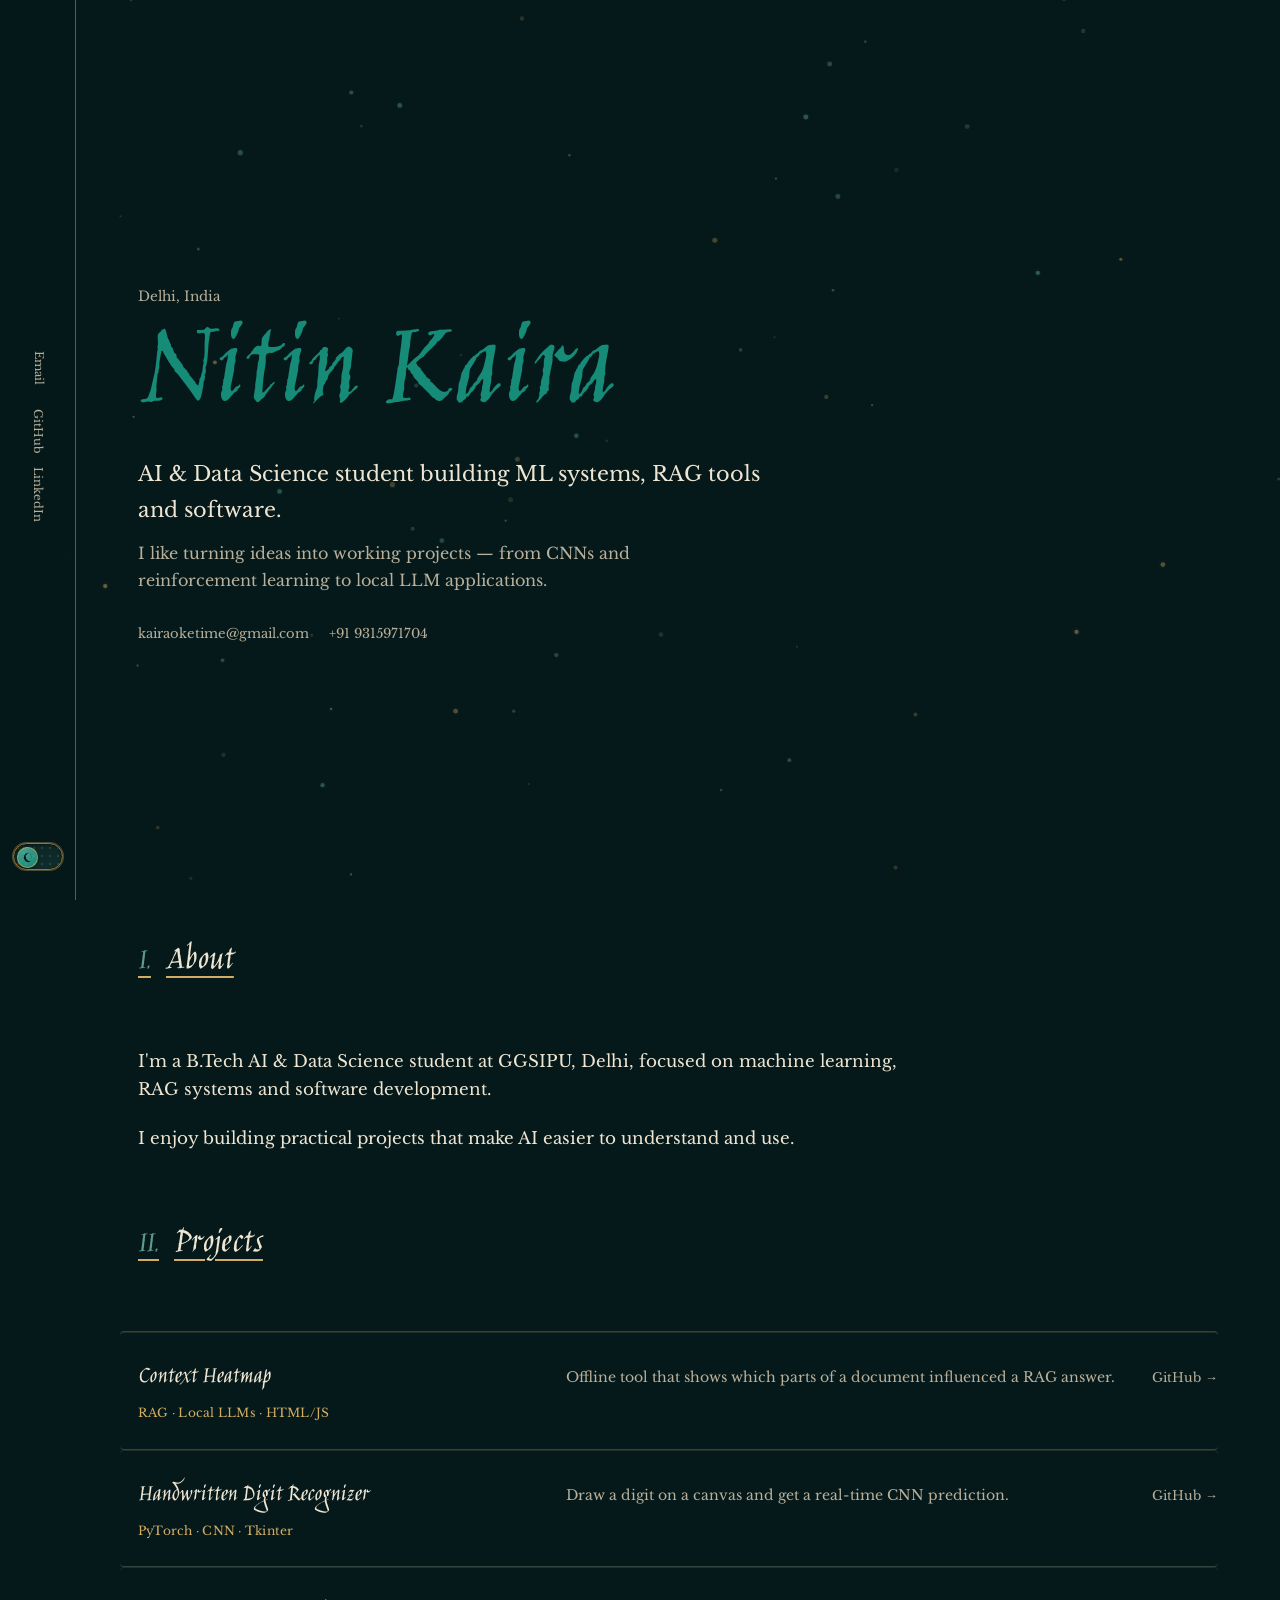
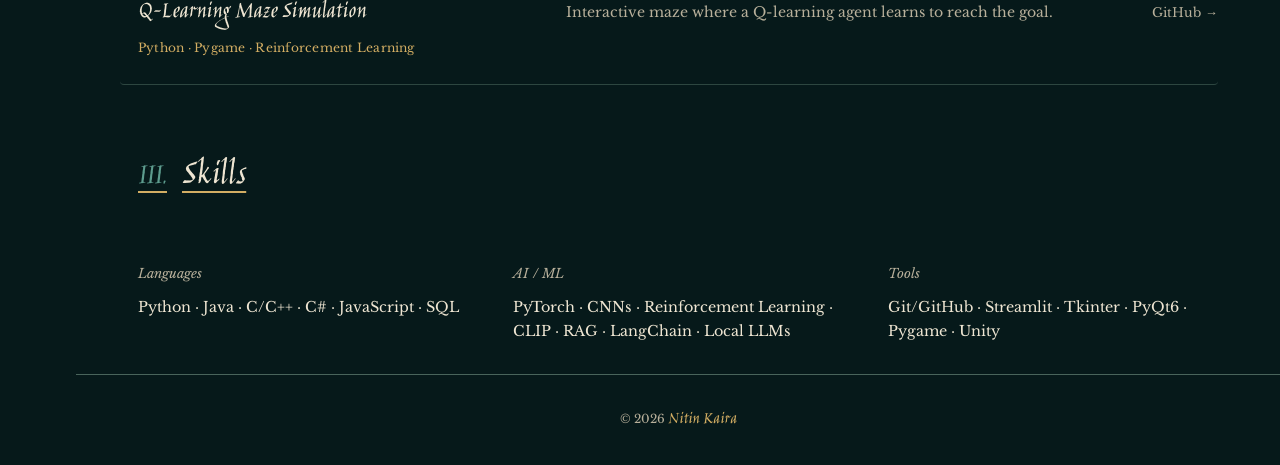
==== index.html @ 860aec34 "Add files via upload" ====
<!DOCTYPE html>
<html lang="en" data-theme="dark">
<head>
  <meta charset="UTF-8">
  <meta name="viewport" content="width=device-width, initial-scale=1.0">

  <meta
    name="description"
    content="Nitin Kaira — AI & Data Science student building practical machine learning systems and software."
  >

  <title>Nitin Kaira — AI & Data Science</title>

  <link rel="preconnect" href="https://fonts.googleapis.com">
  <link rel="preconnect" href="https://fonts.gstatic.com" crossorigin>

  <link
    href="https://fonts.googleapis.com/css2?family=Jim+Nightshade&family=Libre+Baskerville:ital,wght@0,400;0,700;1,400&display=swap"
    rel="stylesheet"
  >

  <link rel="stylesheet" href="style.css">
</head>

<body>

  <canvas id="bg-fx" aria-hidden="true"></canvas>

  <header class="nav">

    <div class="contact-links">

      <a href="mailto:kairaoketime@gmail.com">
        Email
      </a>

      <a
        href="https://github.com/NitinKaira1"
        target="_blank"
        rel="noopener noreferrer"
      >
        GitHub
      </a>

      <a
        href="https://linkedin.com/in/nitin-kaira-5b7a46242/"
        target="_blank"
        rel="noopener noreferrer"
      >
        LinkedIn
      </a>

    </div>

    <button
      class="theme-toggle"
      id="themeToggle"
      type="button"
      aria-label="Switch to light theme"
      aria-pressed="false"
    >
      <span class="toggle-thumb">

        <svg class="icon icon-sun" viewBox="0 0 40 40" aria-hidden="true">
          <circle cx="20" cy="20" r="11" fill="none" stroke="currentColor" stroke-width="0.75" stroke-dasharray="1.5 3"/>
          <circle cx="20" cy="20" r="6.5" fill="currentColor"/>
          <g stroke="currentColor" stroke-width="1.4" stroke-linecap="round">
            <line x1="20" y1="2" x2="20" y2="7"/>
            <line x1="20" y1="33" x2="20" y2="38"/>
            <line x1="2" y1="20" x2="7" y2="20"/>
            <line x1="33" y1="20" x2="38" y2="20"/>
            <line x1="7.5" y1="7.5" x2="10.8" y2="10.8"/>
            <line x1="29.2" y1="29.2" x2="32.5" y2="32.5"/>
            <line x1="7.5" y1="32.5" x2="10.8" y2="29.2"/>
            <line x1="29.2" y1="10.8" x2="32.5" y2="7.5"/>
          </g>
        </svg>

        <svg class="icon icon-moon" viewBox="0 0 40 40" aria-hidden="true">
          <circle cx="20" cy="20" r="12" fill="none" stroke="currentColor" stroke-width="0.75" stroke-dasharray="1.5 3"/>
          <path d="M25 8a13 13 0 1 0 7 23 10.4 10.4 0 0 1-7-23z" fill="currentColor"/>
          <circle cx="29" cy="11.5" r="1.2" fill="currentColor"/>
          <circle cx="32.2" cy="17" r="0.7" fill="currentColor"/>
        </svg>

      </span>
    </button>

  </header>


  <main>

    <section class="hero" id="home">

      <div class="hero-glow"></div>

      <div class="wrap">

        <p class="eyebrow">
          Delhi, India
        </p>

        <h1>
          Nitin Kaira
        </h1>

        <p class="role">
          AI & Data Science student building ML systems, RAG tools and software.
        </p>

        <p class="intro">
          I like turning ideas into working projects — from CNNs and reinforcement learning to local LLM applications.
        </p>

        <div class="meta">
          <span>kairaoketime@gmail.com</span>
          <span>+91 9315971704</span>
        </div>

      </div>

    </section>


    <section id="about">

      <div class="wrap">

        <div class="section-title">
          <span>I.</span>
          <h2>About</h2>
        </div>

        <div class="about">

          <p>
            I'm a B.Tech AI & Data Science student at GGSIPU, Delhi, focused on machine learning, RAG systems and software development.
          </p>

          <p>
            I enjoy building practical projects that make AI easier to understand and use.
          </p>

        </div>

      </div>

    </section>


    <section id="work">

      <div class="wrap">

        <div class="section-title">
          <span>II.</span>
          <h2>Projects</h2>
        </div>

        <div class="projects">

          <article class="project">

            <div>
              <h3>
                Context Heatmap
              </h3>

              <p class="tech">
                RAG · Local LLMs · HTML/JS
              </p>
            </div>

            <p>
              Offline tool that shows which parts of a document influenced a RAG answer.
            </p>

            <a
              href="https://github.com/NitinKaira1/context-heatmap"
              target="_blank"
              rel="noopener noreferrer"
            >
              GitHub →
            </a>

          </article>


          <article class="project">

            <div>
              <h3>
                Handwritten Digit Recognizer
              </h3>

              <p class="tech">
                PyTorch · CNN · Tkinter
              </p>
            </div>

            <p>
              Draw a digit on a canvas and get a real-time CNN prediction.
            </p>

            <a
              href="https://github.com/NitinKaira1/Handwritten_Digit_Recognizer"
              target="_blank"
              rel="noopener noreferrer"
            >
              GitHub →
            </a>

          </article>


          <article class="project">

            <div>
              <h3>
                Q-Learning Maze Simulation
              </h3>

              <p class="tech">
                Python · Pygame · Reinforcement Learning
              </p>
            </div>

            <p>
              Interactive maze where a Q-learning agent learns to reach the goal.
            </p>

            <a
              href="https://github.com/NitinKaira1/Q-Learning_Maze_Simulation"
              target="_blank"
              rel="noopener noreferrer"
            >
              GitHub →
            </a>

          </article>

        </div>

      </div>

    </section>


    <section id="skills">

      <div class="wrap">

        <div class="section-title">
          <span>III.</span>
          <h2>Skills</h2>
        </div>

        <div class="skills">

          <div>
            <h3>
              Languages
            </h3>

            <p>
              Python · Java · C/C++ · C# · JavaScript · SQL
            </p>
          </div>


          <div>
            <h3>
              AI / ML
            </h3>

            <p>
              PyTorch · CNNs · Reinforcement Learning · CLIP · RAG · LangChain · Local LLMs
            </p>
          </div>


          <div>
            <h3>
              Tools
            </h3>

            <p>
              Git/GitHub · Streamlit · Tkinter · PyQt6 · Pygame · Unity
            </p>
          </div>

        </div>

      </div>

    </section>

  </main>


  <footer>
    © 2026 <span class="footer-name">Nitin Kaira</span>
  </footer>


  <script src="script.js"></script>

</body>
</html>
---- style.css ----
* {
  box-sizing: border-box;
}

:root {
  --font-display: "Jim Nightshade", cursive;
  --font-body: "Libre Baskerville", Georgia, serif;

  --bg: #06191a;
  --surface: #0d2d2c;
  --border: #49645b;
  --text: #eee5d2;
  --muted: #b8b09b;
  --accent: #168b78;
  --accent-soft: #5d9c8e;

  --brass: #d2ad63;
  --brass-dark: #9a7532;
  --gold: #d2ad63;

  --nav-width: 76px;
}

html[data-theme="light"] {
  --bg: #f5efe2;
  --surface: #e9dfcc;
  --border: #c7b48f;
  --text: #18251f;
  --muted: #66736b;
  --accent: #075f50;
  --accent-soft: #3f806f;

  --brass: #b4873b;
  --brass-dark: #76561f;
  --gold: #b4873b;
}

html {
  scroll-behavior: smooth;
}

body {
  margin: 0;

  background: var(--bg);
  color: var(--text);

  font-family: var(--font-body);
  line-height: 1.7;

  overflow-x: hidden;

  transition:
    background .3s ease,
    color .3s ease;
}

a {
  color: inherit;
}


/* BACKGROUND FX */

#bg-fx {
  position: fixed;
  inset: 0;

  width: 100vw;
  height: 100vh;

  z-index: -1;

  pointer-events: none;

  display: block;
}


/* NAV */

.nav {
  position: fixed;

  inset: 0 auto 0 0;

  width: var(--nav-width);

  padding: 30px 0;

  display: flex;
  flex-direction: column;
  align-items: center;
  justify-content: space-between;

  border-right: 1px solid var(--border);

  background: color-mix(
    in srgb,
    var(--bg) 94%,
    transparent
  );

  backdrop-filter: blur(8px);

  z-index: 10;
}


.contact-links {
  display: flex;
  flex-direction: column;

  align-items: center;

  gap: 34px;

  margin: auto 0;
}


.contact-links a {
  color: var(--muted);

  font-size: .72rem;

  text-decoration: none;

  white-space: nowrap;

  transform: rotate(90deg);

  transition:
    color .2s ease,
    transform .2s ease;

  margin-bottom: 10px;
}


.contact-links a:hover,
.contact-links a:focus-visible {
  color: var(--text);

  transform:
    rotate(90deg)
    translateX(2px);
}


/* THEME */

.theme-toggle {
  position: relative;

  width: 50px;
  height: 27px;
  padding: 3px;

  flex: 0 0 auto;

  border: 1px solid var(--brass-dark);
  border-radius: 20px;

  background:
    linear-gradient(
      180deg,
      color-mix(in srgb, var(--surface) 88%, black 12%),
      var(--surface)
    );

  box-shadow:
    inset 0 1px 3px rgba(0, 0, 0, .5),
    0 0 0 1px color-mix(in srgb, var(--brass) 35%, transparent);

  cursor: pointer;

  overflow: hidden;
}


.theme-toggle::after {
  content: "";

  position: absolute;
  inset: 0;

  background-image:
    radial-gradient(
      circle at 4px 4px,
      color-mix(in srgb, var(--brass) 55%, transparent) 1px,
      transparent 1.5px
    );

  background-size: 8px 8px;

  opacity: .3;

  pointer-events: none;
}

.toggle-thumb {
  position: relative;

  display: flex;
  align-items: center;
  justify-content: center;

  width: 21px;
  height: 21px;

  border-radius: 50%;

  background:
    radial-gradient(
      circle at 35% 30%,
      color-mix(in srgb, var(--accent) 80%, white 20%),
      var(--accent) 75%
    );

  box-shadow:
    0 1px 3px rgba(0, 0, 0, .55),
    inset 0 0 0 1px color-mix(in srgb, var(--brass) 60%, transparent);

  transition: transform .35s cubic-bezier(.65, 0, .35, 1);
}

html[data-theme="light"] .toggle-thumb {
  transform: translateX(23px);
}

.theme-toggle .icon {
  position: absolute;

  width: 68%;
  height: 68%;

  color: var(--bg);

  transition:
    opacity .35s ease,
    transform .5s cubic-bezier(.65, 0, .35, 1);
}

.icon-sun {
  opacity: 0;
  transform: rotate(90deg) scale(.5);
}

.icon-moon {
  opacity: 1;
  transform: rotate(0deg) scale(1);
}

html[data-theme="light"] .icon-sun {
  opacity: 1;
  transform: rotate(0deg) scale(1);
}

html[data-theme="light"] .icon-moon {
  opacity: 0;
  transform: rotate(-90deg) scale(.5);
}


/* MAIN */

main {
  margin-left: var(--nav-width);
}


/* HERO */

.hero {
  position: relative;

  min-height: 100vh;

  display: flex;
  align-items: center;

  padding: 100px 0 70px;

  overflow: hidden;
}


.hero-glow {
  display: none;
}


.wrap {
  width: min(
    1080px,
    calc(100% - 64px)
  );

  margin-inline: auto;
}


.eyebrow {
  margin: 0 0 10px;

  color: var(--muted);

  font-size: .85rem;
}


h1 {
  margin: 0;

  font-family: var(--font-display);

  font-size:
    clamp(4.5rem, 12vw, 8rem);

  font-weight: 400;

  line-height: .9;

  color: var(--accent);
}


.role {
  max-width: 650px;

  margin: 24px 0 12px;

  font-size:
    clamp(1.05rem, 2vw, 1.3rem);
}


.intro {
  max-width: 560px;

  margin: 0;

  color: var(--muted);
}


.meta {
  display: flex;
  flex-wrap: wrap;

  gap: 20px;

  margin-top: 28px;

  color: var(--muted);

  font-size: .82rem;
}


/* SECTIONS */

section {
  padding: 30px 0;

  scroll-margin-top: 20px;
}


.section-title {
  display: flex;

  align-items: baseline;

  gap: 15px;

  margin-bottom: 55px;

  text-decoration: underline var(--gold);
  text-decoration-thickness: 2px;
  text-underline-offset: 8px;
}


.section-title span {
  font-family: var(--font-display);

  font-size: 2rem;

  color: var(--accent-soft);
}


.section-title h2 {
  margin: 0;

  font-family: var(--font-display);

  font-size: 2.3rem;

  font-weight: 400;

  letter-spacing: .01em;
}


/* ABOUT */

.about {
  max-width: 760px;

  font-size: 1.05rem;
}


.about p {
  margin: 0 0 20px;
}


.about p:last-child {
  margin-bottom: 0;
}


/* PROJECTS */

.projects {
  display: flex;

  flex-direction: column;
}


.project {
  position: relative;

  display: grid;

  grid-template-columns:
    minmax(230px, 1fr)
    minmax(280px, 1.4fr)
    auto;

  gap: 35px;

  align-items: baseline;

  padding: 25px 0 25px 18px;
  margin-left: -18px;

  border-bottom:
    1px solid
    color-mix(
      in srgb,
      var(--border) 60%,
      transparent
    );

  box-shadow:
    inset 0 1px 0
    color-mix(
      in srgb,
      var(--gold) 14%,
      transparent
    );

  border-radius: 4px;

  transition:
    background-color .35s ease,
    padding-left .35s ease,
    margin-left .35s ease;
}


.project:first-child {
  border-top:
    1px solid
    color-mix(
      in srgb,
      var(--border) 60%,
      transparent
    );
}


.project::before {
  content: "";

  position: absolute;

  left: 0;
  top: 8px;
  bottom: 8px;

  width: 3px;

  background: var(--accent);

  border-radius: 2px;

  transform: scaleY(0);
  transform-origin: center;

  transition: transform .35s ease;
}


.project:hover {
  background-color:
    color-mix(
      in srgb,
      var(--accent) 6%,
      transparent
    );

  padding-left: 30px;
  margin-left: -18px;
}


.project:hover::before {
  transform: scaleY(1);
}


.project h3 {
  margin: 0 0 4px;

  font-family: var(--font-display);

  font-size: 1.55rem;

  font-weight: 400;

  transition:
    color .3s ease,
    transform .3s ease;
}


.project:hover h3 {
  color: var(--accent);

  transform: translateX(4px);
}


.project .tech {
  margin: 0;

  color: var(--gold);

  font-size: .76rem;

  letter-spacing: .02em;
}


.project > p {
  margin: 0;

  color: var(--muted);

  font-size: .88rem;
}


.project a {
  display: inline-flex;
  align-items: center;

  color: var(--muted);

  font-size: .8rem;

  text-decoration: none;

  white-space: nowrap;

  transition:
    color .25s ease,
    transform .25s ease;
}


.project a:hover,
.project a:focus-visible {
  color: var(--accent);
}


.project:hover a {
  transform: translateX(3px);

  color: var(--gold);
}


/* SKILLS */

.skills {
  display: grid;

  grid-template-columns:
    repeat(3, 1fr);

  gap: 45px;
}


.skills h3 {
  margin: 0 0 10px;

  font-size: .82rem;

  font-style: italic;

  font-weight: 400;

  color: var(--muted);
}


.skills p {
  margin: 0;

  font-size: .9rem;
}


/* FOOTER */

footer {
  margin-left: var(--nav-width);

  padding: 30px;

  text-align: center;

  color: var(--muted);

  font-size: .75rem;

  border-top:
    1px solid var(--border);
}

.footer-name {
  font-family: var(--font-display);

  font-size: 1.1rem;

  color: var(--gold);
}


/* TABLET */

@media (max-width: 760px) {

  :root {
    --nav-width: 64px;
  }

  .nav {
    width: var(--nav-width);

    padding: 24px 0;
  }

  .contact-links {
    gap: 28px;
  }

  .contact-links a {
    font-size: .65rem;
  }

  .theme-toggle {
    width: 26px;
    height: 46px;
  }

  .toggle-thumb {
    width: 19px;
    height: 19px;
  }

  html[data-theme="light"] .toggle-thumb {
    transform: translateY(20px);
  }

  .project {
    grid-template-columns:
      1fr 1.4fr;

    gap: 20px;
  }

  .project a {
    grid-column: 2;
  }

  .skills {
    grid-template-columns: 1fr;

    gap: 28px;
  }
}


/* MOBILE */

@media (max-width: 520px) {

  :root {
    --nav-width: 52px;
  }

  .nav {
    width: var(--nav-width);

    padding: 20px 0;
  }

  .contact-links {
    gap: 25px;
  }

  .contact-links a {
    font-size: .58rem;
  }

  .theme-toggle {
    width: 24px;
    height: 42px;
  }

  .toggle-thumb {
    width: 17px;
    height: 17px;
  }

  html[data-theme="light"] .toggle-thumb {
    transform: translateY(19px);
  }

  .wrap {
    width:
      min(
        100% - 32px,
        1080px
      );
  }

  .hero {
    padding:
      110px 0 75px;
  }

  h1 {
    font-size:
      clamp(
        3.8rem,
        19vw,
        6rem
      );
  }

  .role {
    font-size: 1rem;
  }

  .section-title h2 {
    font-size: 1.8rem;
  }

  .project h3 {
    font-size: 1.3rem;
  }

  .meta {
    flex-direction: column;

    gap: 4px;
  }

  section {
    padding: 75px 0;
  }

  .section-title {
    margin-bottom: 38px;
  }

  .project {
    display: block;

    padding: 22px 0;
  }

  .project > p {
    margin: 10px 0;
  }

  .project a {
    display: inline-block;
  }

  footer {
    margin-left: var(--nav-width);

    padding: 25px 15px;
  }
}


/* REDUCED MOTION */

@media (prefers-reduced-motion: reduce) {

  html {
    scroll-behavior: auto;
  }

  *,
  *::before,
  *::after {
    transition: none !important;
    animation: none !important;
  }
}
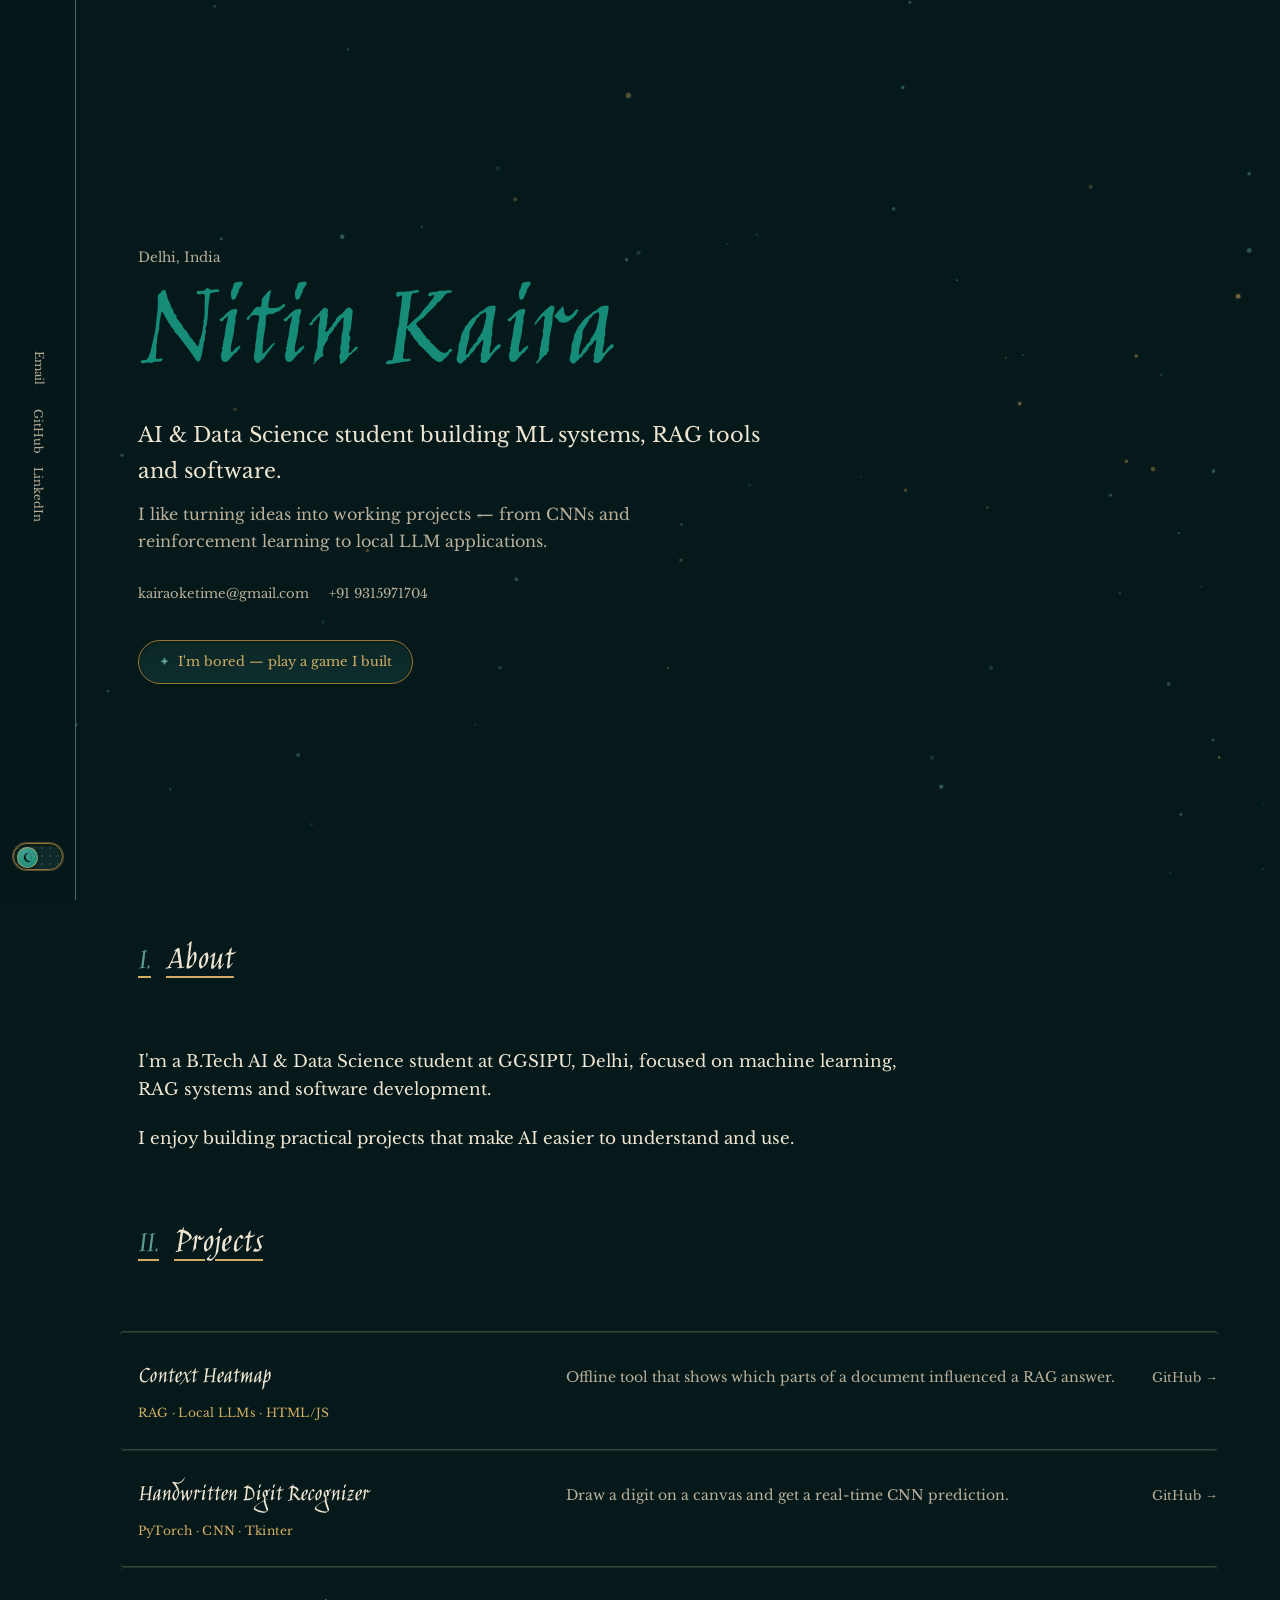
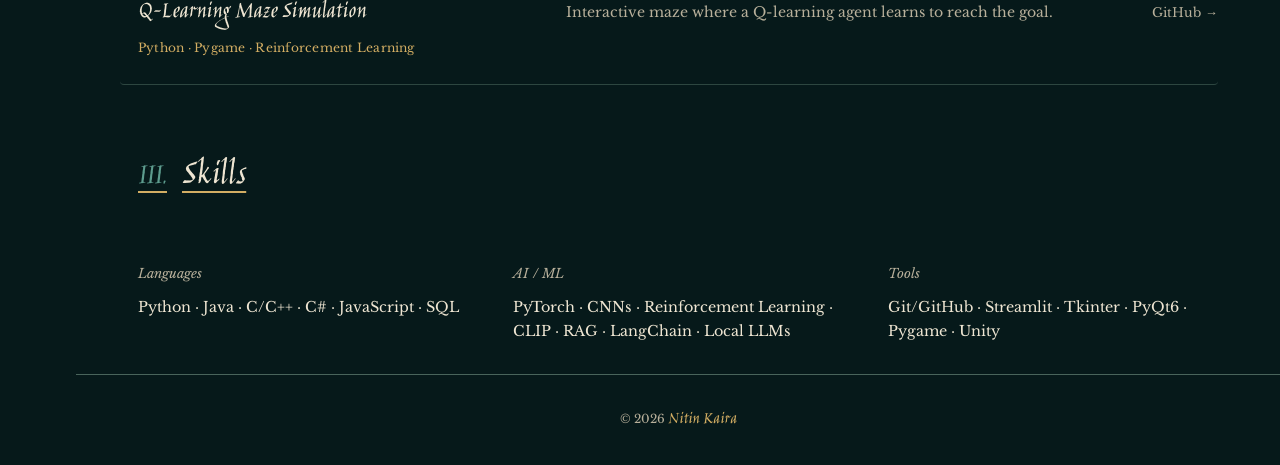
==== commit ced47897: "added a game" ====
--- a/index.html
+++ b/index.html
@@ -118,6 +118,11 @@
           <span>+91 9315971704</span>
         </div>
 
+        <a class="bored-link" href="game.html">
+          <span class="bored-link-icon" aria-hidden="true">✦</span>
+          I'm bored — play a game I built
+        </a>
+
       </div>
 
     </section>
--- a/style.css
+++ b/style.css
@@ -359,6 +359,60 @@
 }
 
 
+/* BORED LINK */
+
+.bored-link {
+  display: inline-flex;
+  align-items: center;
+
+  gap: 8px;
+
+  margin-top: 34px;
+  padding: 10px 20px;
+
+  border: 1px solid var(--brass-dark);
+  border-radius: 30px;
+
+  color: var(--gold);
+
+  font-size: .82rem;
+  text-decoration: none;
+
+  background:
+    linear-gradient(
+      180deg,
+      color-mix(in srgb, var(--surface) 88%, black 12%),
+      var(--surface)
+    );
+
+  box-shadow: inset 0 1px 3px rgba(0, 0, 0, .4);
+
+  transition:
+    color .2s ease,
+    border-color .2s ease,
+    transform .2s ease;
+}
+
+.bored-link:hover,
+.bored-link:focus-visible {
+  color: var(--text);
+
+  border-color: var(--brass);
+
+  transform: translateY(-1px);
+}
+
+.bored-link-icon {
+  color: var(--accent-soft);
+
+  transition: transform .4s ease;
+}
+
+.bored-link:hover .bored-link-icon {
+  transform: rotate(90deg);
+}
+
+
 /* SECTIONS */
 
 section {
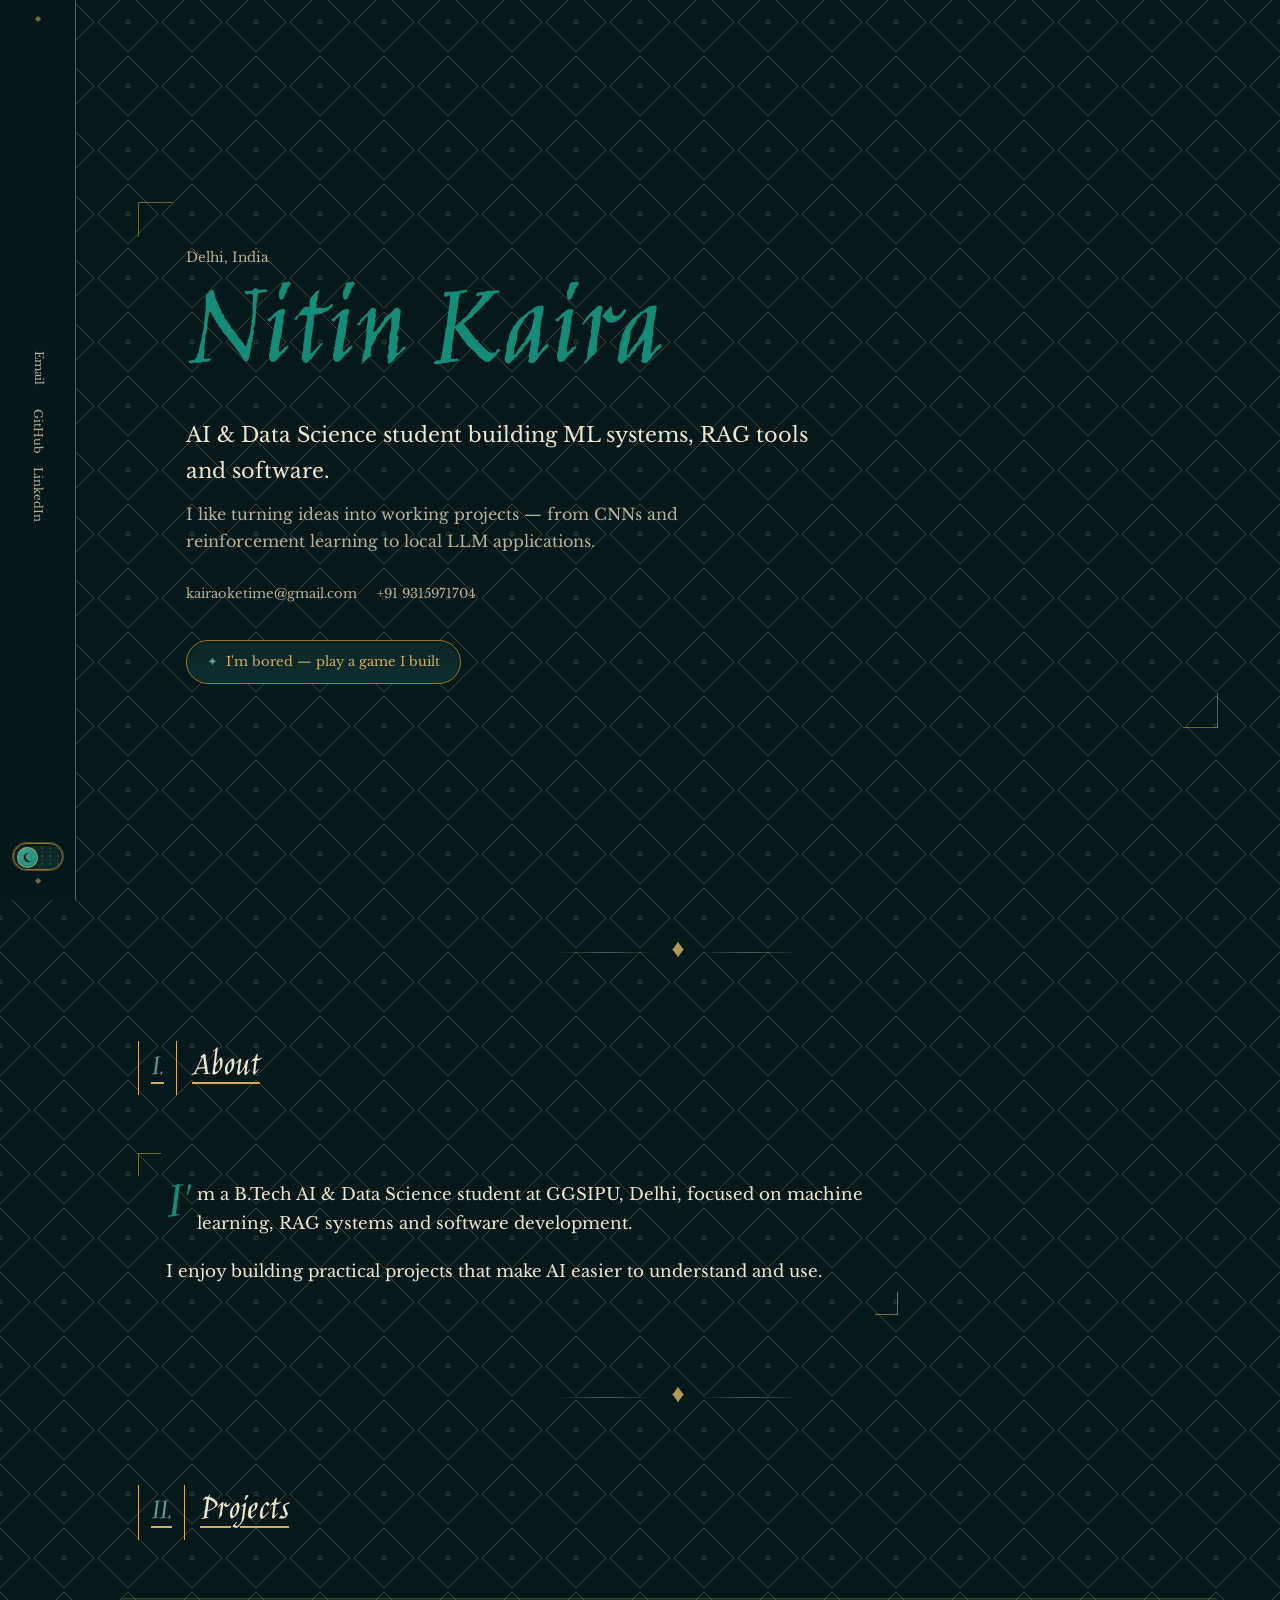
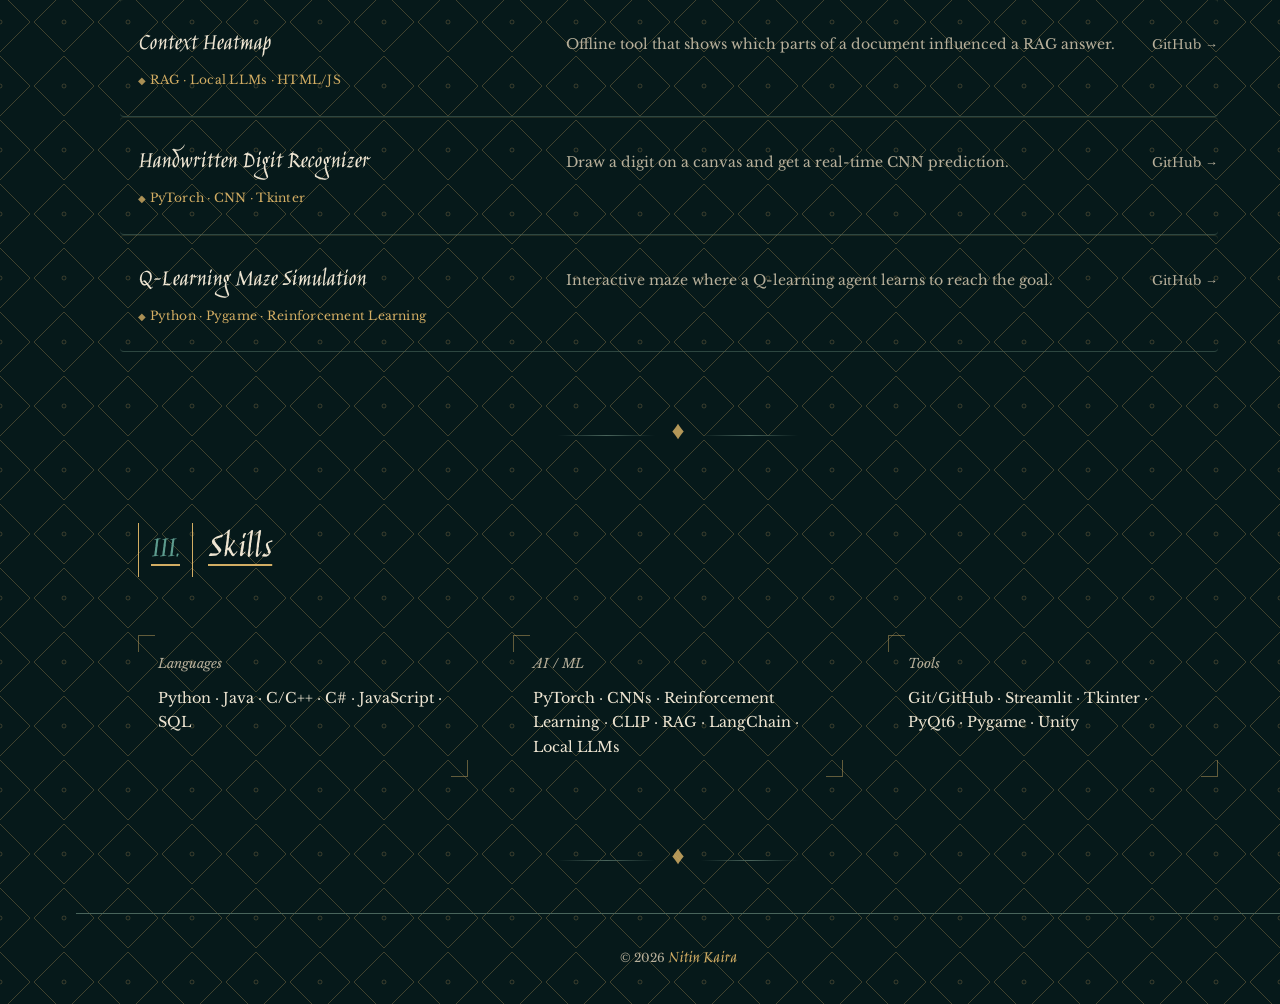
==== commit cfefe02c: "changed the bg" ====
--- a/index.html
+++ b/index.html
@@ -23,8 +23,6 @@
 </head>
 
 <body>
-
-  <canvas id="bg-fx" aria-hidden="true"></canvas>
 
   <header class="nav">
 
@@ -95,7 +93,7 @@
 
       <div class="hero-glow"></div>
 
-      <div class="wrap">
+      <div class="wrap hero-frame">
 
         <p class="eyebrow">
           Delhi, India
@@ -127,6 +125,7 @@
 
     </section>
 
+    <div class="ornament" aria-hidden="true"><span>♦️</span></div>
 
     <section id="about">
 
@@ -137,7 +136,7 @@
           <h2>About</h2>
         </div>
 
-        <div class="about">
+        <div class="about frame-corners">
 
           <p>
             I'm a B.Tech AI & Data Science student at GGSIPU, Delhi, focused on machine learning, RAG systems and software development.
@@ -153,6 +152,7 @@
 
     </section>
 
+    <div class="ornament" aria-hidden="true"><span>♦️</span></div>
 
     <section id="work">
 
@@ -251,6 +251,7 @@
 
     </section>
 
+    <div class="ornament" aria-hidden="true"><span>♦️</span></div>
 
     <section id="skills">
 
@@ -301,6 +302,8 @@
 
     </section>
 
+    <div class="ornament" aria-hidden="true"><span>♦️</span></div>
+
   </main>
 
 
--- a/style.css
+++ b/style.css
@@ -42,7 +42,11 @@
 body {
   margin: 0;
 
-  background: var(--bg);
+  background:
+    url("data:image/svg+xml,%3Csvg xmlns='http://www.w3.org/2000/svg' width='64' height='64'%3E%3Cpath d='M32 2 L62 32 L32 62 L2 32 Z' fill='none' stroke='%23c9a15f' stroke-width='0.6' opacity='0.5'/%3E%3Ccircle cx='32' cy='32' r='2' fill='none' stroke='%23c9a15f' stroke-width='0.5' opacity='0.5'/%3E%3C/svg%3E")
+    center / 64px 64px,
+    var(--bg);
+
   color: var(--text);
 
   font-family: var(--font-body);
@@ -51,7 +55,7 @@
   overflow-x: hidden;
 
   transition:
-    background .3s ease,
+    background-color .3s ease,
     color .3s ease;
 }
 
@@ -104,6 +108,30 @@
   backdrop-filter: blur(8px);
 
   z-index: 10;
+}
+
+.nav::before,
+.nav::after {
+  content: "◆";
+
+  position: absolute;
+
+  left: 50%;
+  transform: translateX(-50%);
+
+  font-size: .5rem;
+
+  color: var(--gold);
+
+  opacity: .55;
+}
+
+.nav::before {
+  top: 12px;
+}
+
+.nav::after {
+  bottom: 12px;
 }
 
 
@@ -301,6 +329,142 @@
 }
 
 
+/* ORNAMENTS */
+
+.ornament {
+  display: flex;
+  align-items: center;
+
+  gap: 16px;
+
+  width: min(240px, 40%);
+
+  margin: 0 auto;
+  padding: 40px 0;
+
+  color: var(--gold);
+}
+
+.ornament::before,
+.ornament::after {
+  content: "";
+
+  flex: 1;
+  height: 1px;
+
+  background: linear-gradient(
+    90deg,
+    transparent,
+    var(--border),
+    transparent
+  );
+}
+
+.ornament span {
+  font-family: var(--font-display);
+
+  font-size: 1.6rem;
+  line-height: 1;
+
+  opacity: .85;
+}
+
+
+.frame-corners {
+  position: relative;
+
+  padding: 28px;
+}
+
+.frame-corners::before,
+.frame-corners::after {
+  content: "";
+
+  position: absolute;
+
+  width: 22px;
+  height: 22px;
+
+  border: 1px solid var(--gold);
+
+  opacity: .55;
+
+  pointer-events: none;
+}
+
+.frame-corners::before {
+  top: 0;
+  left: 0;
+
+  border-right: none;
+  border-bottom: none;
+}
+
+.frame-corners::after {
+  bottom: 0;
+  right: 0;
+
+  border-left: none;
+  border-top: none;
+}
+
+
+.hero-frame {
+  position: relative;
+
+  padding: 44px 48px;
+}
+
+.hero-frame::before,
+.hero-frame::after {
+  content: "";
+
+  position: absolute;
+
+  width: 34px;
+  height: 34px;
+
+  border: 1px solid var(--gold);
+
+  opacity: .5;
+
+  pointer-events: none;
+}
+
+.hero-frame::before {
+  top: 0;
+  left: 0;
+
+  border-right: none;
+  border-bottom: none;
+}
+
+.hero-frame::after {
+  bottom: 0;
+  right: 0;
+
+  border-left: none;
+  border-top: none;
+}
+
+@media (max-width: 520px) {
+
+  .hero-frame {
+    padding: 28px 20px;
+  }
+
+  .hero-frame::before,
+  .hero-frame::after {
+    width: 22px;
+    height: 22px;
+  }
+
+  .frame-corners {
+    padding: 20px;
+  }
+}
+
+
 .eyebrow {
   margin: 0 0 10px;
 
@@ -443,6 +607,11 @@
   font-size: 2rem;
 
   color: var(--accent-soft);
+
+  padding: 0 12px;
+
+  border-left: 1px solid var(--gold);
+  border-right: 1px solid var(--gold);
 }
 
 
@@ -470,6 +639,18 @@
 
 .about p {
   margin: 0 0 20px;
+}
+
+.about p:first-of-type::first-letter {
+  float: left;
+
+  margin: 2px 8px 0 0;
+
+  font-family: var(--font-display);
+  font-size: 3.6rem;
+  line-height: .78;
+
+  color: var(--accent);
 }
 
 
@@ -612,6 +793,14 @@
   letter-spacing: .02em;
 }
 
+.project .tech::before {
+  content: "◆ ";
+
+  font-size: .6rem;
+
+  opacity: .8;
+}
+
 
 .project > p {
   margin: 0;
@@ -662,6 +851,44 @@
     repeat(3, 1fr);
 
   gap: 45px;
+}
+
+.skills > div {
+  position: relative;
+
+  padding: 18px 20px;
+}
+
+.skills > div::before,
+.skills > div::after {
+  content: "";
+
+  position: absolute;
+
+  width: 16px;
+  height: 16px;
+
+  border: 1px solid var(--gold);
+
+  opacity: .45;
+
+  pointer-events: none;
+}
+
+.skills > div::before {
+  top: 0;
+  left: 0;
+
+  border-right: none;
+  border-bottom: none;
+}
+
+.skills > div::after {
+  bottom: 0;
+  right: 0;
+
+  border-left: none;
+  border-top: none;
 }
 
 
@@ -883,7 +1110,1105 @@
   *,
   *::before,
   *::after {
+    transition: none !important;* {
+  box-sizing: border-box;
+}
+
+:root {
+  --font-display: "Jim Nightshade", cursive;
+  --font-body: "Libre Baskerville", Georgia, serif;
+
+  --bg: #06191a;
+  --surface: #0d2d2c;
+  --border: #49645b;
+  --text: #eee5d2;
+  --muted: #b8b09b;
+  --accent: #168b78;
+  --accent-soft: #5d9c8e;
+
+  --brass: #d2ad63;
+  --brass-dark: #9a7532;
+  --gold: #d2ad63;
+
+  --nav-width: 76px;
+}
+
+html[data-theme="light"] {
+  --bg: #f5efe2;
+  --surface: #e9dfcc;
+  --border: #c7b48f;
+  --text: #18251f;
+  --muted: #66736b;
+  --accent: #075f50;
+  --accent-soft: #3f806f;
+
+  --brass: #b4873b;
+  --brass-dark: #76561f;
+  --gold: #b4873b;
+}
+
+html {
+  scroll-behavior: smooth;
+}
+
+body {
+  margin: 0;
+
+  background:
+    url("data:image/svg+xml,%3Csvg xmlns='http://www.w3.org/2000/svg' width='64' height='64'%3E%3Cpath d='M32 2 L62 32 L32 62 L2 32 Z' fill='none' stroke='%23c9a15f' stroke-width='0.6' opacity='0.5'/%3E%3Ccircle cx='32' cy='32' r='2' fill='none' stroke='%23c9a15f' stroke-width='0.5' opacity='0.5'/%3E%3C/svg%3E")
+    center / 64px 64px,
+    var(--bg);
+
+  color: var(--text);
+
+  font-family: var(--font-body);
+  line-height: 1.7;
+
+  overflow-x: hidden;
+
+  transition:
+    background-color .3s ease,
+    color .3s ease;
+}
+
+a {
+  color: inherit;
+}
+
+
+/* NAV */
+
+.nav {
+  position: fixed;
+
+  inset: 0 auto 0 0;
+
+  width: var(--nav-width);
+
+  padding: 30px 0;
+
+  display: flex;
+  flex-direction: column;
+  align-items: center;
+  justify-content: space-between;
+
+  border-right: 1px solid var(--border);
+
+  background: color-mix(
+    in srgb,
+    var(--bg) 94%,
+    transparent
+  );
+
+  backdrop-filter: blur(8px);
+
+  z-index: 10;
+}
+
+.nav::before,
+.nav::after {
+  content: "◆";
+
+  position: absolute;
+
+  left: 50%;
+  transform: translateX(-50%);
+
+  font-size: .5rem;
+
+  color: var(--gold);
+
+  opacity: .55;
+}
+
+.nav::before {
+  top: 12px;
+}
+
+.nav::after {
+  bottom: 12px;
+}
+
+
+.contact-links {
+  display: flex;
+  flex-direction: column;
+
+  align-items: center;
+
+  gap: 34px;
+
+  margin: auto 0;
+}
+
+
+.contact-links a {
+  color: var(--muted);
+
+  font-size: .72rem;
+
+  text-decoration: none;
+
+  white-space: nowrap;
+
+  transform: rotate(90deg);
+
+  transition:
+    color .2s ease,
+    transform .2s ease;
+
+  margin-bottom: 10px;
+}
+
+
+.contact-links a:hover,
+.contact-links a:focus-visible {
+  color: var(--text);
+
+  transform:
+    rotate(90deg)
+    translateX(2px);
+}
+
+
+/* THEME */
+
+.theme-toggle {
+  position: relative;
+
+  width: 50px;
+  height: 27px;
+  padding: 3px;
+
+  flex: 0 0 auto;
+
+  border: 1px solid var(--brass-dark);
+  border-radius: 20px;
+
+  background:
+    linear-gradient(
+      180deg,
+      color-mix(in srgb, var(--surface) 88%, black 12%),
+      var(--surface)
+    );
+
+  box-shadow:
+    inset 0 1px 3px rgba(0, 0, 0, .5),
+    0 0 0 1px color-mix(in srgb, var(--brass) 35%, transparent);
+
+  cursor: pointer;
+
+  overflow: hidden;
+}
+
+
+.theme-toggle::after {
+  content: "";
+
+  position: absolute;
+  inset: 0;
+
+  background-image:
+    radial-gradient(
+      circle at 4px 4px,
+      color-mix(in srgb, var(--brass) 55%, transparent) 1px,
+      transparent 1.5px
+    );
+
+  background-size: 8px 8px;
+
+  opacity: .3;
+
+  pointer-events: none;
+}
+
+.toggle-thumb {
+  position: relative;
+
+  display: flex;
+  align-items: center;
+  justify-content: center;
+
+  width: 21px;
+  height: 21px;
+
+  border-radius: 50%;
+
+  background:
+    radial-gradient(
+      circle at 35% 30%,
+      color-mix(in srgb, var(--accent) 80%, white 20%),
+      var(--accent) 75%
+    );
+
+  box-shadow:
+    0 1px 3px rgba(0, 0, 0, .55),
+    inset 0 0 0 1px color-mix(in srgb, var(--brass) 60%, transparent);
+
+  transition: transform .35s cubic-bezier(.65, 0, .35, 1);
+}
+
+html[data-theme="light"] .toggle-thumb {
+  transform: translateX(23px);
+}
+
+.theme-toggle .icon {
+  position: absolute;
+
+  width: 68%;
+  height: 68%;
+
+  color: var(--bg);
+
+  transition:
+    opacity .35s ease,
+    transform .5s cubic-bezier(.65, 0, .35, 1);
+}
+
+.icon-sun {
+  opacity: 0;
+  transform: rotate(90deg) scale(.5);
+}
+
+.icon-moon {
+  opacity: 1;
+  transform: rotate(0deg) scale(1);
+}
+
+html[data-theme="light"] .icon-sun {
+  opacity: 1;
+  transform: rotate(0deg) scale(1);
+}
+
+html[data-theme="light"] .icon-moon {
+  opacity: 0;
+  transform: rotate(-90deg) scale(.5);
+}
+
+
+/* MAIN */
+
+main {
+  margin-left: var(--nav-width);
+}
+
+
+/* HERO */
+
+.hero {
+  position: relative;
+
+  min-height: 100vh;
+
+  display: flex;
+  align-items: center;
+
+  padding: 100px 0 70px;
+
+  overflow: hidden;
+}
+
+
+.hero-glow {
+  display: none;
+}
+
+
+.wrap {
+  width: min(
+    1080px,
+    calc(100% - 64px)
+  );
+
+  margin-inline: auto;
+}
+
+
+/* ORNAMENTS */
+
+.ornament {
+  display: flex;
+  align-items: center;
+
+  gap: 16px;
+
+  width: min(240px, 40%);
+
+  margin: 0 auto;
+  padding: 40px 0;
+
+  color: var(--gold);
+}
+
+.ornament::before,
+.ornament::after {
+  content: "";
+
+  flex: 1;
+  height: 1px;
+
+  background: linear-gradient(
+    90deg,
+    transparent,
+    var(--border),
+    transparent
+  );
+}
+
+.ornament span {
+  font-family: var(--font-display);
+
+  font-size: 1.6rem;
+  line-height: 1;
+
+  opacity: .85;
+}
+
+
+.frame-corners {
+  position: relative;
+
+  padding: 28px;
+}
+
+.frame-corners::before,
+.frame-corners::after {
+  content: "";
+
+  position: absolute;
+
+  width: 22px;
+  height: 22px;
+
+  border: 1px solid var(--gold);
+
+  opacity: .55;
+
+  pointer-events: none;
+}
+
+.frame-corners::before {
+  top: 0;
+  left: 0;
+
+  border-right: none;
+  border-bottom: none;
+}
+
+.frame-corners::after {
+  bottom: 0;
+  right: 0;
+
+  border-left: none;
+  border-top: none;
+}
+
+
+.hero-frame {
+  position: relative;
+
+  padding: 44px 48px;
+}
+
+.hero-frame::before,
+.hero-frame::after {
+  content: "";
+
+  position: absolute;
+
+  width: 34px;
+  height: 34px;
+
+  border: 1px solid var(--gold);
+
+  opacity: .5;
+
+  pointer-events: none;
+}
+
+.hero-frame::before {
+  top: 0;
+  left: 0;
+
+  border-right: none;
+  border-bottom: none;
+}
+
+.hero-frame::after {
+  bottom: 0;
+  right: 0;
+
+  border-left: none;
+  border-top: none;
+}
+
+@media (max-width: 520px) {
+
+  .hero-frame {
+    padding: 28px 20px;
+  }
+
+  .hero-frame::before,
+  .hero-frame::after {
+    width: 22px;
+    height: 22px;
+  }
+
+  .frame-corners {
+    padding: 20px;
+  }
+}
+
+
+.eyebrow {
+  margin: 0 0 10px;
+
+  color: var(--muted);
+
+  font-size: .85rem;
+}
+
+
+h1 {
+  margin: 0;
+
+  font-family: var(--font-display);
+
+  font-size:
+    clamp(4.5rem, 12vw, 8rem);
+
+  font-weight: 400;
+
+  line-height: .9;
+
+  color: var(--accent);
+}
+
+
+.role {
+  max-width: 650px;
+
+  margin: 24px 0 12px;
+
+  font-size:
+    clamp(1.05rem, 2vw, 1.3rem);
+}
+
+
+.intro {
+  max-width: 560px;
+
+  margin: 0;
+
+  color: var(--muted);
+}
+
+
+.meta {
+  display: flex;
+  flex-wrap: wrap;
+
+  gap: 20px;
+
+  margin-top: 28px;
+
+  color: var(--muted);
+
+  font-size: .82rem;
+}
+
+
+/* BORED LINK */
+
+.bored-link {
+  display: inline-flex;
+  align-items: center;
+
+  gap: 8px;
+
+  margin-top: 34px;
+  padding: 10px 20px;
+
+  border: 1px solid var(--brass-dark);
+  border-radius: 30px;
+
+  color: var(--gold);
+
+  font-size: .82rem;
+  text-decoration: none;
+
+  background:
+    linear-gradient(
+      180deg,
+      color-mix(in srgb, var(--surface) 88%, black 12%),
+      var(--surface)
+    );
+
+  box-shadow: inset 0 1px 3px rgba(0, 0, 0, .4);
+
+  transition:
+    color .2s ease,
+    border-color .2s ease,
+    transform .2s ease;
+}
+
+.bored-link:hover,
+.bored-link:focus-visible {
+  color: var(--text);
+
+  border-color: var(--brass);
+
+  transform: translateY(-1px);
+}
+
+.bored-link-icon {
+  color: var(--accent-soft);
+
+  transition: transform .4s ease;
+}
+
+.bored-link:hover .bored-link-icon {
+  transform: rotate(90deg);
+}
+
+
+/* SECTIONS */
+
+section {
+  padding: 30px 0;
+
+  scroll-margin-top: 20px;
+}
+
+
+.section-title {
+  display: flex;
+
+  align-items: baseline;
+
+  gap: 15px;
+
+  margin-bottom: 55px;
+
+  text-decoration: underline var(--gold);
+  text-decoration-thickness: 2px;
+  text-underline-offset: 8px;
+}
+
+
+.section-title span {
+  font-family: var(--font-display);
+
+  font-size: 2rem;
+
+  color: var(--accent-soft);
+
+  padding: 0 12px;
+
+  border-left: 1px solid var(--gold);
+  border-right: 1px solid var(--gold);
+}
+
+
+.section-title h2 {
+  margin: 0;
+
+  font-family: var(--font-display);
+
+  font-size: 2.3rem;
+
+  font-weight: 400;
+
+  letter-spacing: .01em;
+}
+
+
+/* ABOUT */
+
+.about {
+  max-width: 760px;
+
+  font-size: 1.05rem;
+}
+
+
+.about p {
+  margin: 0 0 20px;
+}
+
+.about p:first-of-type::first-letter {
+  float: left;
+
+  margin: 2px 8px 0 0;
+
+  font-family: var(--font-display);
+  font-size: 3.6rem;
+  line-height: .78;
+
+  color: var(--accent);
+}
+
+
+.about p:last-child {
+  margin-bottom: 0;
+}
+
+
+/* PROJECTS */
+
+.projects {
+  display: flex;
+
+  flex-direction: column;
+}
+
+
+.project {
+  position: relative;
+
+  display: grid;
+
+  grid-template-columns:
+    minmax(230px, 1fr)
+    minmax(280px, 1.4fr)
+    auto;
+
+  gap: 35px;
+
+  align-items: baseline;
+
+  padding: 25px 0 25px 18px;
+  margin-left: -18px;
+
+  border-bottom:
+    1px solid
+    color-mix(
+      in srgb,
+      var(--border) 60%,
+      transparent
+    );
+
+  box-shadow:
+    inset 0 1px 0
+    color-mix(
+      in srgb,
+      var(--gold) 14%,
+      transparent
+    );
+
+  border-radius: 4px;
+
+  transition:
+    background-color .35s ease,
+    padding-left .35s ease,
+    margin-left .35s ease;
+}
+
+
+.project:first-child {
+  border-top:
+    1px solid
+    color-mix(
+      in srgb,
+      var(--border) 60%,
+      transparent
+    );
+}
+
+
+.project::before {
+  content: "";
+
+  position: absolute;
+
+  left: 0;
+  top: 8px;
+  bottom: 8px;
+
+  width: 3px;
+
+  background: var(--accent);
+
+  border-radius: 2px;
+
+  transform: scaleY(0);
+  transform-origin: center;
+
+  transition: transform .35s ease;
+}
+
+
+.project:hover {
+  background-color:
+    color-mix(
+      in srgb,
+      var(--accent) 6%,
+      transparent
+    );
+
+  padding-left: 30px;
+  margin-left: -18px;
+}
+
+
+.project:hover::before {
+  transform: scaleY(1);
+}
+
+
+.project h3 {
+  margin: 0 0 4px;
+
+  font-family: var(--font-display);
+
+  font-size: 1.55rem;
+
+  font-weight: 400;
+
+  transition:
+    color .3s ease,
+    transform .3s ease;
+}
+
+
+.project:hover h3 {
+  color: var(--accent);
+
+  transform: translateX(4px);
+}
+
+
+.project .tech {
+  margin: 0;
+
+  color: var(--gold);
+
+  font-size: .76rem;
+
+  letter-spacing: .02em;
+}
+
+.project .tech::before {
+  content: "◆ ";
+
+  font-size: .6rem;
+
+  opacity: .8;
+}
+
+
+.project > p {
+  margin: 0;
+
+  color: var(--muted);
+
+  font-size: .88rem;
+}
+
+
+.project a {
+  display: inline-flex;
+  align-items: center;
+
+  color: var(--muted);
+
+  font-size: .8rem;
+
+  text-decoration: none;
+
+  white-space: nowrap;
+
+  transition:
+    color .25s ease,
+    transform .25s ease;
+}
+
+
+.project a:hover,
+.project a:focus-visible {
+  color: var(--accent);
+}
+
+
+.project:hover a {
+  transform: translateX(3px);
+
+  color: var(--gold);
+}
+
+
+/* SKILLS */
+
+.skills {
+  display: grid;
+
+  grid-template-columns:
+    repeat(3, 1fr);
+
+  gap: 45px;
+}
+
+.skills > div {
+  position: relative;
+
+  padding: 18px 20px;
+}
+
+.skills > div::before,
+.skills > div::after {
+  content: "";
+
+  position: absolute;
+
+  width: 16px;
+  height: 16px;
+
+  border: 1px solid var(--gold);
+
+  opacity: .45;
+
+  pointer-events: none;
+}
+
+.skills > div::before {
+  top: 0;
+  left: 0;
+
+  border-right: none;
+  border-bottom: none;
+}
+
+.skills > div::after {
+  bottom: 0;
+  right: 0;
+
+  border-left: none;
+  border-top: none;
+}
+
+
+.skills h3 {
+  margin: 0 0 10px;
+
+  font-size: .82rem;
+
+  font-style: italic;
+
+  font-weight: 400;
+
+  color: var(--muted);
+}
+
+
+.skills p {
+  margin: 0;
+
+  font-size: .9rem;
+}
+
+
+/* FOOTER */
+
+footer {
+  margin-left: var(--nav-width);
+
+  padding: 30px;
+
+  text-align: center;
+
+  color: var(--muted);
+
+  font-size: .75rem;
+
+  border-top:
+    1px solid var(--border);
+}
+
+.footer-name {
+  font-family: var(--font-display);
+
+  font-size: 1.1rem;
+
+  color: var(--gold);
+}
+
+
+/* TABLET */
+
+@media (max-width: 760px) {
+
+  :root {
+    --nav-width: 64px;
+  }
+
+  .nav {
+    width: var(--nav-width);
+
+    padding: 24px 0;
+  }
+
+  .contact-links {
+    gap: 28px;
+  }
+
+  .contact-links a {
+    font-size: .65rem;
+  }
+
+  .theme-toggle {
+    width: 26px;
+    height: 46px;
+  }
+
+  .toggle-thumb {
+    width: 19px;
+    height: 19px;
+  }
+
+  html[data-theme="light"] .toggle-thumb {
+    transform: translateY(20px);
+  }
+
+  .project {
+    grid-template-columns:
+      1fr 1.4fr;
+
+    gap: 20px;
+  }
+
+  .project a {
+    grid-column: 2;
+  }
+
+  .skills {
+    grid-template-columns: 1fr;
+
+    gap: 28px;
+  }
+}
+
+
+/* MOBILE */
+
+@media (max-width: 520px) {
+
+  :root {
+    --nav-width: 52px;
+  }
+
+  .nav {
+    width: var(--nav-width);
+
+    padding: 20px 0;
+  }
+
+  .contact-links {
+    gap: 25px;
+  }
+
+  .contact-links a {
+    font-size: .58rem;
+  }
+
+  .theme-toggle {
+    width: 24px;
+    height: 42px;
+  }
+
+  .toggle-thumb {
+    width: 17px;
+    height: 17px;
+  }
+
+  html[data-theme="light"] .toggle-thumb {
+    transform: translateY(19px);
+  }
+
+  .wrap {
+    width:
+      min(
+        100% - 32px,
+        1080px
+      );
+  }
+
+  .hero {
+    padding:
+      110px 0 75px;
+  }
+
+  h1 {
+    font-size:
+      clamp(
+        3.8rem,
+        19vw,
+        6rem
+      );
+  }
+
+  .role {
+    font-size: 1rem;
+  }
+
+  .section-title h2 {
+    font-size: 1.8rem;
+  }
+
+  .project h3 {
+    font-size: 1.3rem;
+  }
+
+  .meta {
+    flex-direction: column;
+
+    gap: 4px;
+  }
+
+  section {
+    padding: 75px 0;
+  }
+
+  .section-title {
+    margin-bottom: 38px;
+  }
+
+  .project {
+    display: block;
+
+    padding: 22px 0;
+  }
+
+  .project > p {
+    margin: 10px 0;
+  }
+
+  .project a {
+    display: inline-block;
+  }
+
+  footer {
+    margin-left: var(--nav-width);
+
+    padding: 25px 15px;
+  }
+}
+
+
+/* REDUCED MOTION */
+
+@media (prefers-reduced-motion: reduce) {
+
+  html {
+    scroll-behavior: auto;
+  }
+
+  *,
+  *::before,
+  *::after {
     transition: none !important;
     animation: none !important;
   }
+}
+    animation: none !important;
+  }
 }
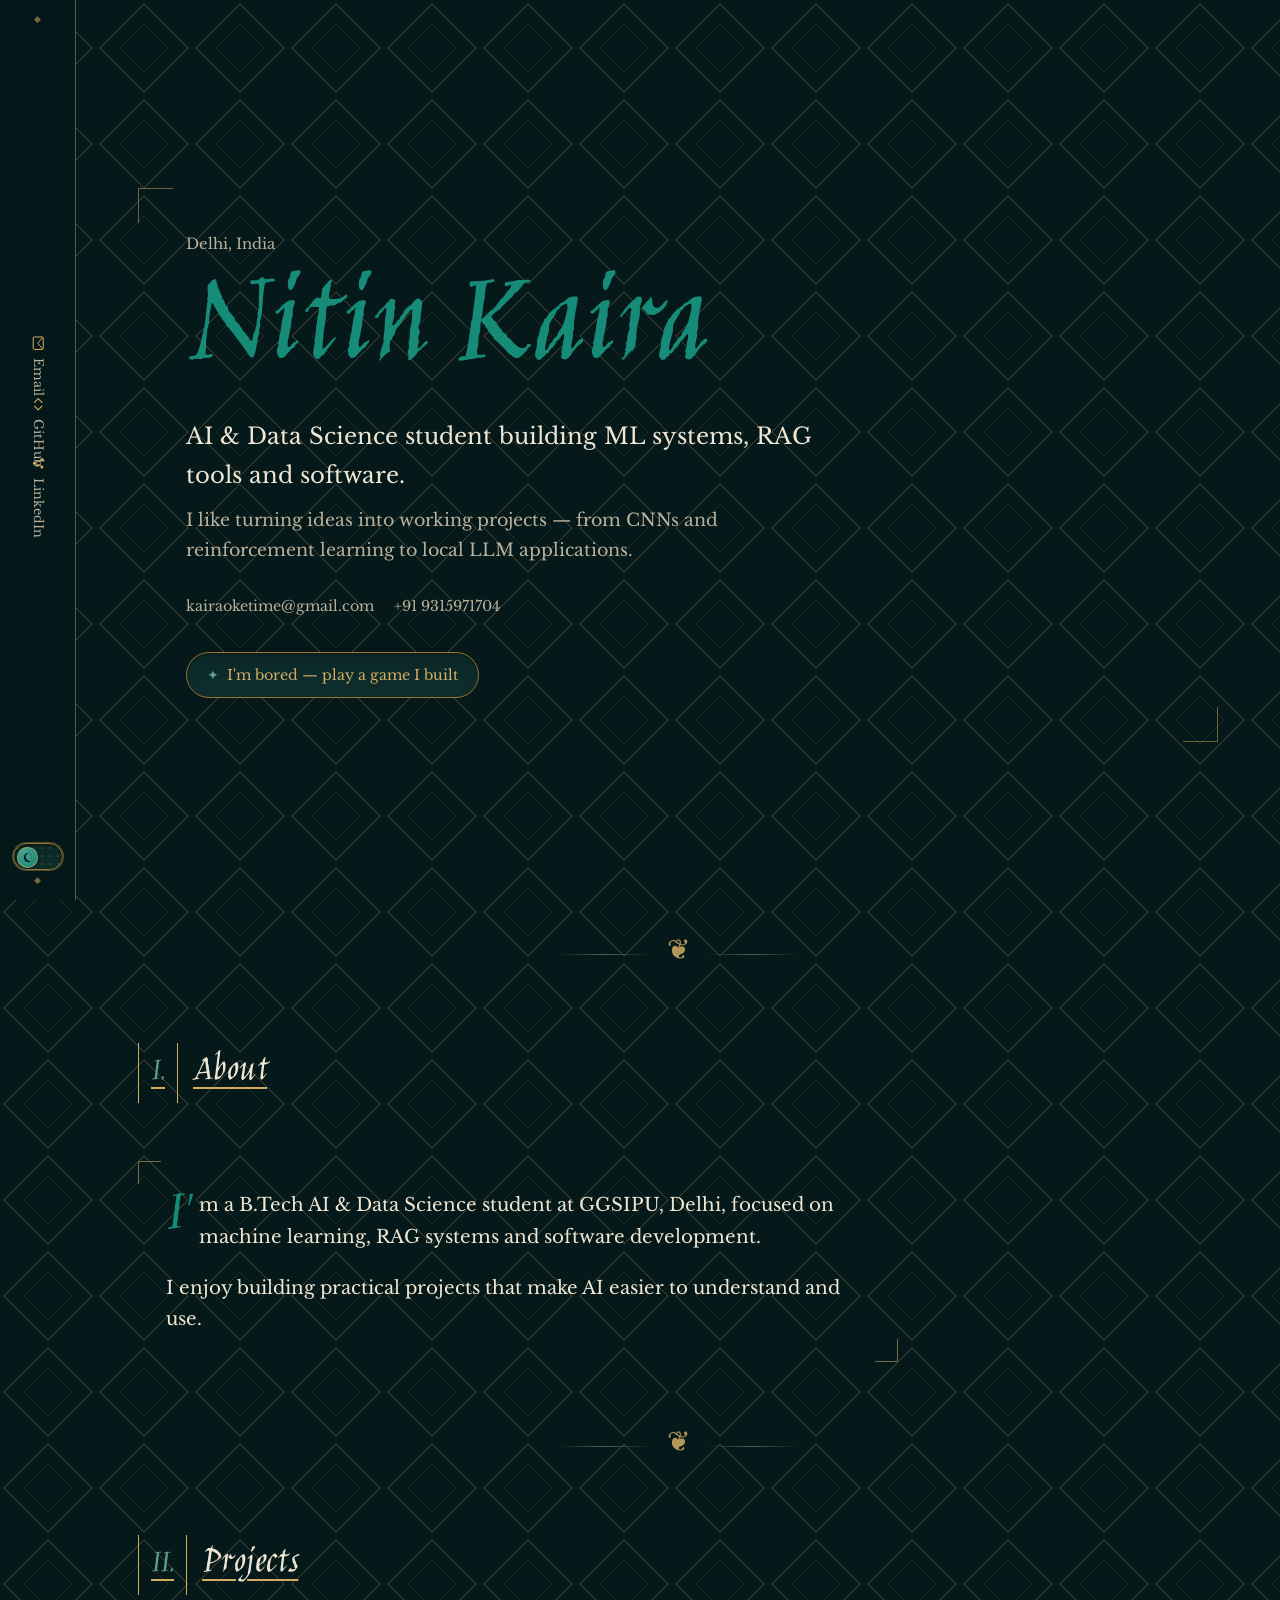
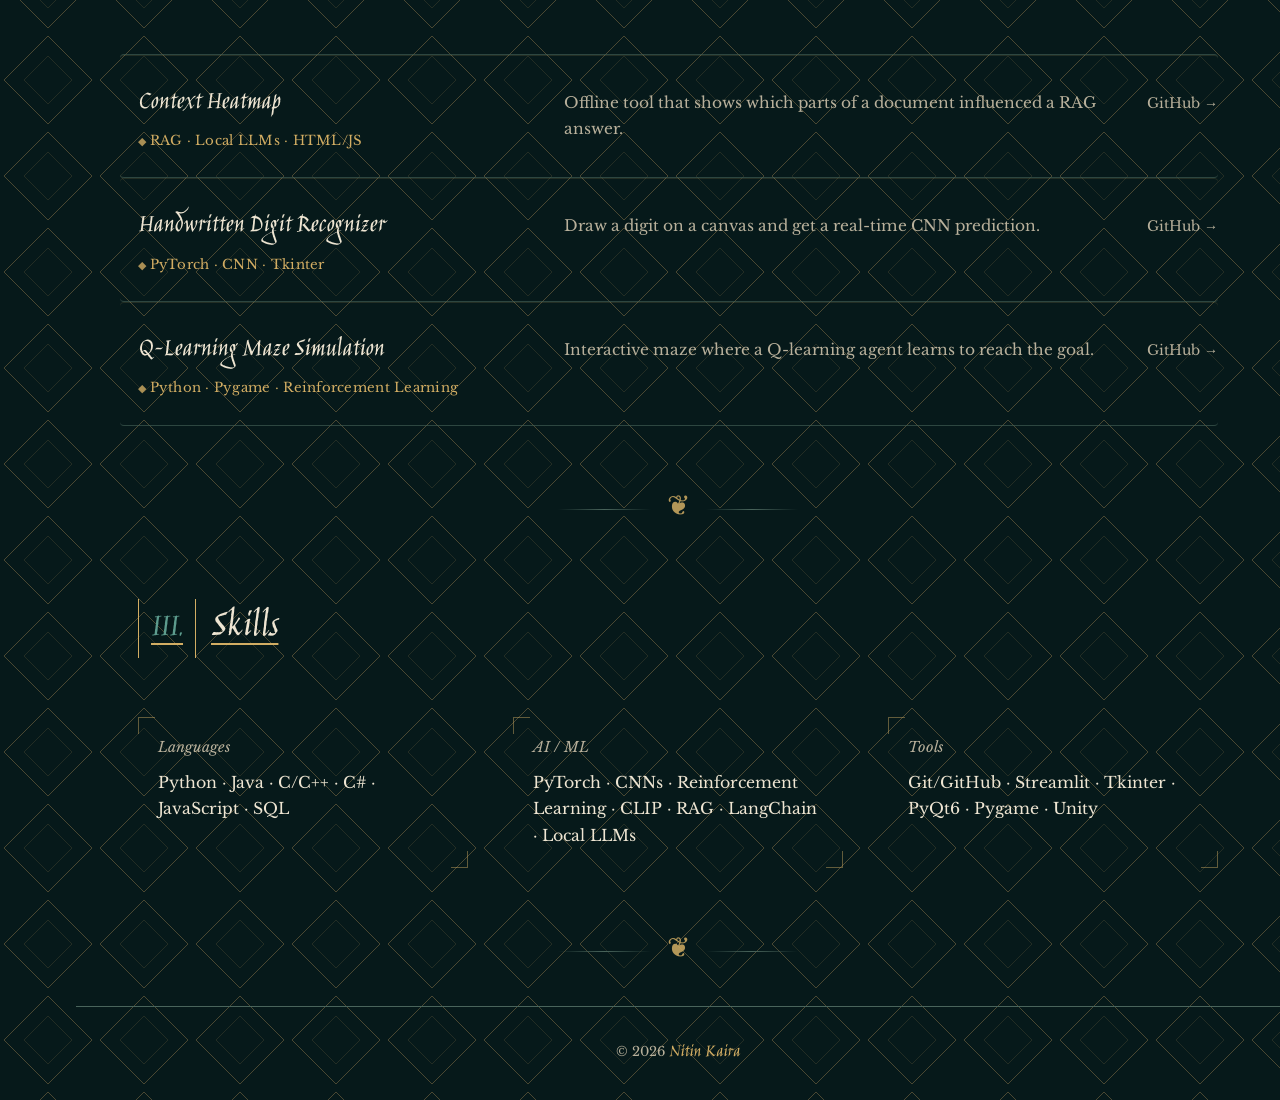
==== commit 8422378c: "polishing ,  scroll bar , loading screen , background animation" ====
--- a/index.html
+++ b/index.html
@@ -9,6 +9,22 @@
     content="Nitin Kaira — AI & Data Science student building practical machine learning systems and software."
   >
 
+  <link rel="icon" type="image/svg+xml" href="favicon.svg">
+  <link rel="alternate icon" href="favicon-32.png">
+  <link rel="apple-touch-icon" href="apple-touch-icon.png">
+
+  <meta property="og:type" content="website">
+  <meta property="og:title" content="Nitin Kaira — AI & Data Science">
+  <meta property="og:description" content="AI & Data Science student building practical machine learning systems and software.">
+  <meta property="og:image" content="og-image.png">
+  <meta property="og:image:width" content="1200">
+  <meta property="og:image:height" content="630">
+
+  <meta name="twitter:card" content="summary_large_image">
+  <meta name="twitter:title" content="Nitin Kaira — AI & Data Science">
+  <meta name="twitter:description" content="AI & Data Science student building practical machine learning systems and software.">
+  <meta name="twitter:image" content="og-image.png">
+
   <title>Nitin Kaira — AI & Data Science</title>
 
   <link rel="preconnect" href="https://fonts.googleapis.com">
@@ -24,12 +40,20 @@
 
 <body>
 
+  <div class="loader" id="pageLoader" aria-hidden="true">
+    <span class="loader-diamond"></span>
+  </div>
+
   <header class="nav">
 
     <div class="contact-links">
 
       <a href="mailto:kairaoketime@gmail.com">
-        Email
+        <svg class="contact-icon" viewBox="0 0 24 24" aria-hidden="true">
+          <rect x="2" y="4" width="20" height="16" rx="2" fill="none" stroke="currentColor" stroke-width="1.6"/>
+          <path d="M3 5 L12 13 L21 5" fill="none" stroke="currentColor" stroke-width="1.6"/>
+        </svg>
+        <span>Email</span>
       </a>
 
       <a
@@ -37,7 +61,11 @@
         target="_blank"
         rel="noopener noreferrer"
       >
-        GitHub
+        <svg class="contact-icon" viewBox="0 0 24 24" aria-hidden="true">
+          <path d="M9 6 L3 12 L9 18" fill="none" stroke="currentColor" stroke-width="1.8" stroke-linecap="round" stroke-linejoin="round"/>
+          <path d="M15 6 L21 12 L15 18" fill="none" stroke="currentColor" stroke-width="1.8" stroke-linecap="round" stroke-linejoin="round"/>
+        </svg>
+        <span>GitHub</span>
       </a>
 
       <a
@@ -45,7 +73,13 @@
         target="_blank"
         rel="noopener noreferrer"
       >
-        LinkedIn
+        <svg class="contact-icon" viewBox="0 0 24 24" aria-hidden="true">
+          <circle cx="6" cy="6" r="2.4" fill="currentColor"/>
+          <circle cx="18" cy="6" r="2.4" fill="currentColor"/>
+          <circle cx="12" cy="18" r="2.4" fill="currentColor"/>
+          <path d="M8 7.5 L11 16 M16 7.5 L13 16" stroke="currentColor" stroke-width="1.4"/>
+        </svg>
+        <span>LinkedIn</span>
       </a>
 
     </div>
@@ -125,7 +159,7 @@
 
     </section>
 
-    <div class="ornament" aria-hidden="true"><span>♦️</span></div>
+    <div class="ornament" aria-hidden="true"><span>❦</span></div>
 
     <section id="about">
 
@@ -152,7 +186,7 @@
 
     </section>
 
-    <div class="ornament" aria-hidden="true"><span>♦️</span></div>
+    <div class="ornament" aria-hidden="true"><span>❦</span></div>
 
     <section id="work">
 
@@ -251,7 +285,7 @@
 
     </section>
 
-    <div class="ornament" aria-hidden="true"><span>♦️</span></div>
+    <div class="ornament" aria-hidden="true"><span>❦</span></div>
 
     <section id="skills">
 
@@ -302,7 +336,7 @@
 
     </section>
 
-    <div class="ornament" aria-hidden="true"><span>♦️</span></div>
+    <div class="ornament" aria-hidden="true"><span>❦</span></div>
 
   </main>
 
--- a/style.css
+++ b/style.css
@@ -37,15 +37,105 @@
 
 html {
   scroll-behavior: smooth;
+  font-size: 17.5px;
+
+  scrollbar-width: thin;
+  scrollbar-color: var(--brass) var(--bg);
+
+  cursor:
+    url("data:image/svg+xml,%3Csvg xmlns='http://www.w3.org/2000/svg' width='28' height='28'%3E%3Cpath d='M2 2 L17 6.5 L26 26 L8.5 21 Z' fill='%23146b5c' stroke='%23d2ad63' stroke-width='2' stroke-linejoin='round'/%3E%3C/svg%3E")
+    13 14,
+    auto;
+}
+
+
+/* SCROLLBAR */
+
+::-webkit-scrollbar {
+  width: 12px;
+}
+
+::-webkit-scrollbar-track {
+  background: var(--bg);
+}
+
+::-webkit-scrollbar-thumb {
+  background: linear-gradient(180deg, var(--brass), var(--brass-dark));
+  border: 3px solid var(--bg);
+  border-radius: 10px;
+}
+
+::-webkit-scrollbar-thumb:hover {
+  background: var(--gold);
+}
+
+::-webkit-scrollbar-corner {
+  background: var(--bg);
+}
+
+
+/* SELECTION */
+
+::selection {
+  background: color-mix(in srgb, var(--accent) 55%, transparent);
+  color: var(--text);
+}
+
+a,
+button,
+.theme-toggle,
+.bored-link,
+input,
+[role="button"] {
+  cursor:
+    url("data:image/svg+xml,%3Csvg xmlns='http://www.w3.org/2000/svg' width='32' height='32'%3E%3Cpath d='M2 2 L19.4 7.2 L30 30 L9.5 24.3 Z' fill='%23168b78' stroke='%23d2ad63' stroke-width='2.5' stroke-linejoin='round'/%3E%3Ccircle cx='15.5' cy='16' r='1.6' fill='%23d2ad63'/%3E%3C/svg%3E")
+    15 16,
+    pointer;
+}
+
+
+/* CLICK FX — gem-shaped burst on click, matches the cursor motif */
+
+.click-fx {
+  position: fixed;
+
+  width: 42px;
+  height: 42px;
+
+  clip-path: polygon(0% 0%, 62% 18%, 100% 100%, 27% 80%);
+
+  border: 2px solid var(--brass);
+  background: color-mix(in srgb, var(--accent) 35%, transparent);
+
+  pointer-events: none;
+  z-index: 9999;
+
+  transform: translate(-50%, -50%) scale(.4);
+  opacity: 1;
+
+  animation: click-pop .5s ease-out forwards;
+}
+
+@keyframes click-pop {
+  0% {
+    transform: translate(-50%, -50%) scale(.4) rotate(0deg);
+    opacity: 1;
+  }
+  100% {
+    transform: translate(-50%, -50%) scale(1.9) rotate(6deg);
+    opacity: 0;
+  }
 }
 
 body {
   margin: 0;
 
-  background:
-    url("data:image/svg+xml,%3Csvg xmlns='http://www.w3.org/2000/svg' width='64' height='64'%3E%3Cpath d='M32 2 L62 32 L32 62 L2 32 Z' fill='none' stroke='%23c9a15f' stroke-width='0.6' opacity='0.5'/%3E%3Ccircle cx='32' cy='32' r='2' fill='none' stroke='%23c9a15f' stroke-width='0.5' opacity='0.5'/%3E%3C/svg%3E")
-    center / 64px 64px,
-    var(--bg);
+  background-color: var(--bg);
+  background-image:
+    url("data:image/svg+xml,%3Csvg xmlns='http://www.w3.org/2000/svg' width='96' height='96'%3E%3Cpath d='M48 4 L92 48 L48 92 L4 48 Z' fill='none' stroke='%23c9a15f' stroke-width='1' opacity='0.35'/%3E%3Cpath d='M48 24 L72 48 L48 72 L24 48 Z' fill='none' stroke='%23c9a15f' stroke-width='0.6' opacity='0.25'/%3E%3C/svg%3E");
+  background-position: 0 0;
+  background-size: 96px 96px;
+  background-repeat: repeat;
 
   color: var(--text);
 
@@ -53,31 +143,79 @@
   line-height: 1.7;
 
   overflow-x: hidden;
+
+  animation: lattice-drift 55s linear infinite;
 
   transition:
     background-color .3s ease,
     color .3s ease;
 }
 
+
+/* PAGE LOADER */
+
+.loader {
+  position: fixed;
+  inset: 0;
+
+  display: flex;
+  align-items: center;
+  justify-content: center;
+
+  background: var(--bg);
+
+  z-index: 9998;
+
+  transition: opacity .5s ease;
+}
+
+.loader.hidden {
+  opacity: 0;
+  pointer-events: none;
+}
+
+.loader-diamond {
+  width: 46px;
+  height: 46px;
+
+  border: 3px solid var(--brass-dark);
+  border-top-color: var(--gold);
+  border-right-color: var(--gold);
+  border-radius: 4px;
+
+  transform: rotate(45deg);
+
+  animation: loader-spin 1s linear infinite;
+}
+
+@keyframes loader-spin {
+  from { transform: rotate(45deg); }
+  to { transform: rotate(405deg); }
+}
+
+@keyframes lattice-drift {
+  from { background-position: 0 0; }
+  to { background-position: 96px 96px; }
+}
+
+@keyframes hero-reveal {
+  from {
+    opacity: 0;
+    transform: translateY(16px);
+  }
+  to {
+    opacity: 1;
+    transform: translateY(0);
+  }
+}
+
 a {
   color: inherit;
 }
 
-
-/* BACKGROUND FX */
-
-#bg-fx {
-  position: fixed;
-  inset: 0;
-
-  width: 100vw;
-  height: 100vh;
-
-  z-index: -1;
-
-  pointer-events: none;
-
-  display: block;
+:focus-visible {
+  outline: 2px solid var(--brass);
+  outline-offset: 3px;
 }
 
 
@@ -148,6 +286,10 @@
 
 
 .contact-links a {
+  display: inline-flex;
+  align-items: center;
+  gap: 7px;
+
   color: var(--muted);
 
   font-size: .72rem;
@@ -163,6 +305,22 @@
     transform .2s ease;
 
   margin-bottom: 10px;
+}
+
+.contact-icon {
+  flex: 0 0 auto;
+
+  width: 15px;
+  height: 15px;
+
+  color: var(--gold);
+
+  transition: color .2s ease;
+}
+
+.contact-links a:hover .contact-icon,
+.contact-links a:focus-visible .contact-icon {
+  color: var(--accent-soft);
 }
 
 
@@ -413,6 +571,8 @@
   position: relative;
 
   padding: 44px 48px;
+
+  animation: hero-reveal .9s .15s ease both;
 }
 
 .hero-frame::before,
@@ -1110,1105 +1270,7 @@
   *,
   *::before,
   *::after {
-    transition: none !important;* {
-  box-sizing: border-box;
-}
-
-:root {
-  --font-display: "Jim Nightshade", cursive;
-  --font-body: "Libre Baskerville", Georgia, serif;
-
-  --bg: #06191a;
-  --surface: #0d2d2c;
-  --border: #49645b;
-  --text: #eee5d2;
-  --muted: #b8b09b;
-  --accent: #168b78;
-  --accent-soft: #5d9c8e;
-
-  --brass: #d2ad63;
-  --brass-dark: #9a7532;
-  --gold: #d2ad63;
-
-  --nav-width: 76px;
-}
-
-html[data-theme="light"] {
-  --bg: #f5efe2;
-  --surface: #e9dfcc;
-  --border: #c7b48f;
-  --text: #18251f;
-  --muted: #66736b;
-  --accent: #075f50;
-  --accent-soft: #3f806f;
-
-  --brass: #b4873b;
-  --brass-dark: #76561f;
-  --gold: #b4873b;
-}
-
-html {
-  scroll-behavior: smooth;
-}
-
-body {
-  margin: 0;
-
-  background:
-    url("data:image/svg+xml,%3Csvg xmlns='http://www.w3.org/2000/svg' width='64' height='64'%3E%3Cpath d='M32 2 L62 32 L32 62 L2 32 Z' fill='none' stroke='%23c9a15f' stroke-width='0.6' opacity='0.5'/%3E%3Ccircle cx='32' cy='32' r='2' fill='none' stroke='%23c9a15f' stroke-width='0.5' opacity='0.5'/%3E%3C/svg%3E")
-    center / 64px 64px,
-    var(--bg);
-
-  color: var(--text);
-
-  font-family: var(--font-body);
-  line-height: 1.7;
-
-  overflow-x: hidden;
-
-  transition:
-    background-color .3s ease,
-    color .3s ease;
-}
-
-a {
-  color: inherit;
-}
-
-
-/* NAV */
-
-.nav {
-  position: fixed;
-
-  inset: 0 auto 0 0;
-
-  width: var(--nav-width);
-
-  padding: 30px 0;
-
-  display: flex;
-  flex-direction: column;
-  align-items: center;
-  justify-content: space-between;
-
-  border-right: 1px solid var(--border);
-
-  background: color-mix(
-    in srgb,
-    var(--bg) 94%,
-    transparent
-  );
-
-  backdrop-filter: blur(8px);
-
-  z-index: 10;
-}
-
-.nav::before,
-.nav::after {
-  content: "◆";
-
-  position: absolute;
-
-  left: 50%;
-  transform: translateX(-50%);
-
-  font-size: .5rem;
-
-  color: var(--gold);
-
-  opacity: .55;
-}
-
-.nav::before {
-  top: 12px;
-}
-
-.nav::after {
-  bottom: 12px;
-}
-
-
-.contact-links {
-  display: flex;
-  flex-direction: column;
-
-  align-items: center;
-
-  gap: 34px;
-
-  margin: auto 0;
-}
-
-
-.contact-links a {
-  color: var(--muted);
-
-  font-size: .72rem;
-
-  text-decoration: none;
-
-  white-space: nowrap;
-
-  transform: rotate(90deg);
-
-  transition:
-    color .2s ease,
-    transform .2s ease;
-
-  margin-bottom: 10px;
-}
-
-
-.contact-links a:hover,
-.contact-links a:focus-visible {
-  color: var(--text);
-
-  transform:
-    rotate(90deg)
-    translateX(2px);
-}
-
-
-/* THEME */
-
-.theme-toggle {
-  position: relative;
-
-  width: 50px;
-  height: 27px;
-  padding: 3px;
-
-  flex: 0 0 auto;
-
-  border: 1px solid var(--brass-dark);
-  border-radius: 20px;
-
-  background:
-    linear-gradient(
-      180deg,
-      color-mix(in srgb, var(--surface) 88%, black 12%),
-      var(--surface)
-    );
-
-  box-shadow:
-    inset 0 1px 3px rgba(0, 0, 0, .5),
-    0 0 0 1px color-mix(in srgb, var(--brass) 35%, transparent);
-
-  cursor: pointer;
-
-  overflow: hidden;
-}
-
-
-.theme-toggle::after {
-  content: "";
-
-  position: absolute;
-  inset: 0;
-
-  background-image:
-    radial-gradient(
-      circle at 4px 4px,
-      color-mix(in srgb, var(--brass) 55%, transparent) 1px,
-      transparent 1.5px
-    );
-
-  background-size: 8px 8px;
-
-  opacity: .3;
-
-  pointer-events: none;
-}
-
-.toggle-thumb {
-  position: relative;
-
-  display: flex;
-  align-items: center;
-  justify-content: center;
-
-  width: 21px;
-  height: 21px;
-
-  border-radius: 50%;
-
-  background:
-    radial-gradient(
-      circle at 35% 30%,
-      color-mix(in srgb, var(--accent) 80%, white 20%),
-      var(--accent) 75%
-    );
-
-  box-shadow:
-    0 1px 3px rgba(0, 0, 0, .55),
-    inset 0 0 0 1px color-mix(in srgb, var(--brass) 60%, transparent);
-
-  transition: transform .35s cubic-bezier(.65, 0, .35, 1);
-}
-
-html[data-theme="light"] .toggle-thumb {
-  transform: translateX(23px);
-}
-
-.theme-toggle .icon {
-  position: absolute;
-
-  width: 68%;
-  height: 68%;
-
-  color: var(--bg);
-
-  transition:
-    opacity .35s ease,
-    transform .5s cubic-bezier(.65, 0, .35, 1);
-}
-
-.icon-sun {
-  opacity: 0;
-  transform: rotate(90deg) scale(.5);
-}
-
-.icon-moon {
-  opacity: 1;
-  transform: rotate(0deg) scale(1);
-}
-
-html[data-theme="light"] .icon-sun {
-  opacity: 1;
-  transform: rotate(0deg) scale(1);
-}
-
-html[data-theme="light"] .icon-moon {
-  opacity: 0;
-  transform: rotate(-90deg) scale(.5);
-}
-
-
-/* MAIN */
-
-main {
-  margin-left: var(--nav-width);
-}
-
-
-/* HERO */
-
-.hero {
-  position: relative;
-
-  min-height: 100vh;
-
-  display: flex;
-  align-items: center;
-
-  padding: 100px 0 70px;
-
-  overflow: hidden;
-}
-
-
-.hero-glow {
-  display: none;
-}
-
-
-.wrap {
-  width: min(
-    1080px,
-    calc(100% - 64px)
-  );
-
-  margin-inline: auto;
-}
-
-
-/* ORNAMENTS */
-
-.ornament {
-  display: flex;
-  align-items: center;
-
-  gap: 16px;
-
-  width: min(240px, 40%);
-
-  margin: 0 auto;
-  padding: 40px 0;
-
-  color: var(--gold);
-}
-
-.ornament::before,
-.ornament::after {
-  content: "";
-
-  flex: 1;
-  height: 1px;
-
-  background: linear-gradient(
-    90deg,
-    transparent,
-    var(--border),
-    transparent
-  );
-}
-
-.ornament span {
-  font-family: var(--font-display);
-
-  font-size: 1.6rem;
-  line-height: 1;
-
-  opacity: .85;
-}
-
-
-.frame-corners {
-  position: relative;
-
-  padding: 28px;
-}
-
-.frame-corners::before,
-.frame-corners::after {
-  content: "";
-
-  position: absolute;
-
-  width: 22px;
-  height: 22px;
-
-  border: 1px solid var(--gold);
-
-  opacity: .55;
-
-  pointer-events: none;
-}
-
-.frame-corners::before {
-  top: 0;
-  left: 0;
-
-  border-right: none;
-  border-bottom: none;
-}
-
-.frame-corners::after {
-  bottom: 0;
-  right: 0;
-
-  border-left: none;
-  border-top: none;
-}
-
-
-.hero-frame {
-  position: relative;
-
-  padding: 44px 48px;
-}
-
-.hero-frame::before,
-.hero-frame::after {
-  content: "";
-
-  position: absolute;
-
-  width: 34px;
-  height: 34px;
-
-  border: 1px solid var(--gold);
-
-  opacity: .5;
-
-  pointer-events: none;
-}
-
-.hero-frame::before {
-  top: 0;
-  left: 0;
-
-  border-right: none;
-  border-bottom: none;
-}
-
-.hero-frame::after {
-  bottom: 0;
-  right: 0;
-
-  border-left: none;
-  border-top: none;
-}
-
-@media (max-width: 520px) {
-
-  .hero-frame {
-    padding: 28px 20px;
-  }
-
-  .hero-frame::before,
-  .hero-frame::after {
-    width: 22px;
-    height: 22px;
-  }
-
-  .frame-corners {
-    padding: 20px;
-  }
-}
-
-
-.eyebrow {
-  margin: 0 0 10px;
-
-  color: var(--muted);
-
-  font-size: .85rem;
-}
-
-
-h1 {
-  margin: 0;
-
-  font-family: var(--font-display);
-
-  font-size:
-    clamp(4.5rem, 12vw, 8rem);
-
-  font-weight: 400;
-
-  line-height: .9;
-
-  color: var(--accent);
-}
-
-
-.role {
-  max-width: 650px;
-
-  margin: 24px 0 12px;
-
-  font-size:
-    clamp(1.05rem, 2vw, 1.3rem);
-}
-
-
-.intro {
-  max-width: 560px;
-
-  margin: 0;
-
-  color: var(--muted);
-}
-
-
-.meta {
-  display: flex;
-  flex-wrap: wrap;
-
-  gap: 20px;
-
-  margin-top: 28px;
-
-  color: var(--muted);
-
-  font-size: .82rem;
-}
-
-
-/* BORED LINK */
-
-.bored-link {
-  display: inline-flex;
-  align-items: center;
-
-  gap: 8px;
-
-  margin-top: 34px;
-  padding: 10px 20px;
-
-  border: 1px solid var(--brass-dark);
-  border-radius: 30px;
-
-  color: var(--gold);
-
-  font-size: .82rem;
-  text-decoration: none;
-
-  background:
-    linear-gradient(
-      180deg,
-      color-mix(in srgb, var(--surface) 88%, black 12%),
-      var(--surface)
-    );
-
-  box-shadow: inset 0 1px 3px rgba(0, 0, 0, .4);
-
-  transition:
-    color .2s ease,
-    border-color .2s ease,
-    transform .2s ease;
-}
-
-.bored-link:hover,
-.bored-link:focus-visible {
-  color: var(--text);
-
-  border-color: var(--brass);
-
-  transform: translateY(-1px);
-}
-
-.bored-link-icon {
-  color: var(--accent-soft);
-
-  transition: transform .4s ease;
-}
-
-.bored-link:hover .bored-link-icon {
-  transform: rotate(90deg);
-}
-
-
-/* SECTIONS */
-
-section {
-  padding: 30px 0;
-
-  scroll-margin-top: 20px;
-}
-
-
-.section-title {
-  display: flex;
-
-  align-items: baseline;
-
-  gap: 15px;
-
-  margin-bottom: 55px;
-
-  text-decoration: underline var(--gold);
-  text-decoration-thickness: 2px;
-  text-underline-offset: 8px;
-}
-
-
-.section-title span {
-  font-family: var(--font-display);
-
-  font-size: 2rem;
-
-  color: var(--accent-soft);
-
-  padding: 0 12px;
-
-  border-left: 1px solid var(--gold);
-  border-right: 1px solid var(--gold);
-}
-
-
-.section-title h2 {
-  margin: 0;
-
-  font-family: var(--font-display);
-
-  font-size: 2.3rem;
-
-  font-weight: 400;
-
-  letter-spacing: .01em;
-}
-
-
-/* ABOUT */
-
-.about {
-  max-width: 760px;
-
-  font-size: 1.05rem;
-}
-
-
-.about p {
-  margin: 0 0 20px;
-}
-
-.about p:first-of-type::first-letter {
-  float: left;
-
-  margin: 2px 8px 0 0;
-
-  font-family: var(--font-display);
-  font-size: 3.6rem;
-  line-height: .78;
-
-  color: var(--accent);
-}
-
-
-.about p:last-child {
-  margin-bottom: 0;
-}
-
-
-/* PROJECTS */
-
-.projects {
-  display: flex;
-
-  flex-direction: column;
-}
-
-
-.project {
-  position: relative;
-
-  display: grid;
-
-  grid-template-columns:
-    minmax(230px, 1fr)
-    minmax(280px, 1.4fr)
-    auto;
-
-  gap: 35px;
-
-  align-items: baseline;
-
-  padding: 25px 0 25px 18px;
-  margin-left: -18px;
-
-  border-bottom:
-    1px solid
-    color-mix(
-      in srgb,
-      var(--border) 60%,
-      transparent
-    );
-
-  box-shadow:
-    inset 0 1px 0
-    color-mix(
-      in srgb,
-      var(--gold) 14%,
-      transparent
-    );
-
-  border-radius: 4px;
-
-  transition:
-    background-color .35s ease,
-    padding-left .35s ease,
-    margin-left .35s ease;
-}
-
-
-.project:first-child {
-  border-top:
-    1px solid
-    color-mix(
-      in srgb,
-      var(--border) 60%,
-      transparent
-    );
-}
-
-
-.project::before {
-  content: "";
-
-  position: absolute;
-
-  left: 0;
-  top: 8px;
-  bottom: 8px;
-
-  width: 3px;
-
-  background: var(--accent);
-
-  border-radius: 2px;
-
-  transform: scaleY(0);
-  transform-origin: center;
-
-  transition: transform .35s ease;
-}
-
-
-.project:hover {
-  background-color:
-    color-mix(
-      in srgb,
-      var(--accent) 6%,
-      transparent
-    );
-
-  padding-left: 30px;
-  margin-left: -18px;
-}
-
-
-.project:hover::before {
-  transform: scaleY(1);
-}
-
-
-.project h3 {
-  margin: 0 0 4px;
-
-  font-family: var(--font-display);
-
-  font-size: 1.55rem;
-
-  font-weight: 400;
-
-  transition:
-    color .3s ease,
-    transform .3s ease;
-}
-
-
-.project:hover h3 {
-  color: var(--accent);
-
-  transform: translateX(4px);
-}
-
-
-.project .tech {
-  margin: 0;
-
-  color: var(--gold);
-
-  font-size: .76rem;
-
-  letter-spacing: .02em;
-}
-
-.project .tech::before {
-  content: "◆ ";
-
-  font-size: .6rem;
-
-  opacity: .8;
-}
-
-
-.project > p {
-  margin: 0;
-
-  color: var(--muted);
-
-  font-size: .88rem;
-}
-
-
-.project a {
-  display: inline-flex;
-  align-items: center;
-
-  color: var(--muted);
-
-  font-size: .8rem;
-
-  text-decoration: none;
-
-  white-space: nowrap;
-
-  transition:
-    color .25s ease,
-    transform .25s ease;
-}
-
-
-.project a:hover,
-.project a:focus-visible {
-  color: var(--accent);
-}
-
-
-.project:hover a {
-  transform: translateX(3px);
-
-  color: var(--gold);
-}
-
-
-/* SKILLS */
-
-.skills {
-  display: grid;
-
-  grid-template-columns:
-    repeat(3, 1fr);
-
-  gap: 45px;
-}
-
-.skills > div {
-  position: relative;
-
-  padding: 18px 20px;
-}
-
-.skills > div::before,
-.skills > div::after {
-  content: "";
-
-  position: absolute;
-
-  width: 16px;
-  height: 16px;
-
-  border: 1px solid var(--gold);
-
-  opacity: .45;
-
-  pointer-events: none;
-}
-
-.skills > div::before {
-  top: 0;
-  left: 0;
-
-  border-right: none;
-  border-bottom: none;
-}
-
-.skills > div::after {
-  bottom: 0;
-  right: 0;
-
-  border-left: none;
-  border-top: none;
-}
-
-
-.skills h3 {
-  margin: 0 0 10px;
-
-  font-size: .82rem;
-
-  font-style: italic;
-
-  font-weight: 400;
-
-  color: var(--muted);
-}
-
-
-.skills p {
-  margin: 0;
-
-  font-size: .9rem;
-}
-
-
-/* FOOTER */
-
-footer {
-  margin-left: var(--nav-width);
-
-  padding: 30px;
-
-  text-align: center;
-
-  color: var(--muted);
-
-  font-size: .75rem;
-
-  border-top:
-    1px solid var(--border);
-}
-
-.footer-name {
-  font-family: var(--font-display);
-
-  font-size: 1.1rem;
-
-  color: var(--gold);
-}
-
-
-/* TABLET */
-
-@media (max-width: 760px) {
-
-  :root {
-    --nav-width: 64px;
-  }
-
-  .nav {
-    width: var(--nav-width);
-
-    padding: 24px 0;
-  }
-
-  .contact-links {
-    gap: 28px;
-  }
-
-  .contact-links a {
-    font-size: .65rem;
-  }
-
-  .theme-toggle {
-    width: 26px;
-    height: 46px;
-  }
-
-  .toggle-thumb {
-    width: 19px;
-    height: 19px;
-  }
-
-  html[data-theme="light"] .toggle-thumb {
-    transform: translateY(20px);
-  }
-
-  .project {
-    grid-template-columns:
-      1fr 1.4fr;
-
-    gap: 20px;
-  }
-
-  .project a {
-    grid-column: 2;
-  }
-
-  .skills {
-    grid-template-columns: 1fr;
-
-    gap: 28px;
-  }
-}
-
-
-/* MOBILE */
-
-@media (max-width: 520px) {
-
-  :root {
-    --nav-width: 52px;
-  }
-
-  .nav {
-    width: var(--nav-width);
-
-    padding: 20px 0;
-  }
-
-  .contact-links {
-    gap: 25px;
-  }
-
-  .contact-links a {
-    font-size: .58rem;
-  }
-
-  .theme-toggle {
-    width: 24px;
-    height: 42px;
-  }
-
-  .toggle-thumb {
-    width: 17px;
-    height: 17px;
-  }
-
-  html[data-theme="light"] .toggle-thumb {
-    transform: translateY(19px);
-  }
-
-  .wrap {
-    width:
-      min(
-        100% - 32px,
-        1080px
-      );
-  }
-
-  .hero {
-    padding:
-      110px 0 75px;
-  }
-
-  h1 {
-    font-size:
-      clamp(
-        3.8rem,
-        19vw,
-        6rem
-      );
-  }
-
-  .role {
-    font-size: 1rem;
-  }
-
-  .section-title h2 {
-    font-size: 1.8rem;
-  }
-
-  .project h3 {
-    font-size: 1.3rem;
-  }
-
-  .meta {
-    flex-direction: column;
-
-    gap: 4px;
-  }
-
-  section {
-    padding: 75px 0;
-  }
-
-  .section-title {
-    margin-bottom: 38px;
-  }
-
-  .project {
-    display: block;
-
-    padding: 22px 0;
-  }
-
-  .project > p {
-    margin: 10px 0;
-  }
-
-  .project a {
-    display: inline-block;
-  }
-
-  footer {
-    margin-left: var(--nav-width);
-
-    padding: 25px 15px;
-  }
-}
-
-
-/* REDUCED MOTION */
-
-@media (prefers-reduced-motion: reduce) {
-
-  html {
-    scroll-behavior: auto;
-  }
-
-  *,
-  *::before,
-  *::after {
     transition: none !important;
     animation: none !important;
   }
-}
-    animation: none !important;
-  }
 }
